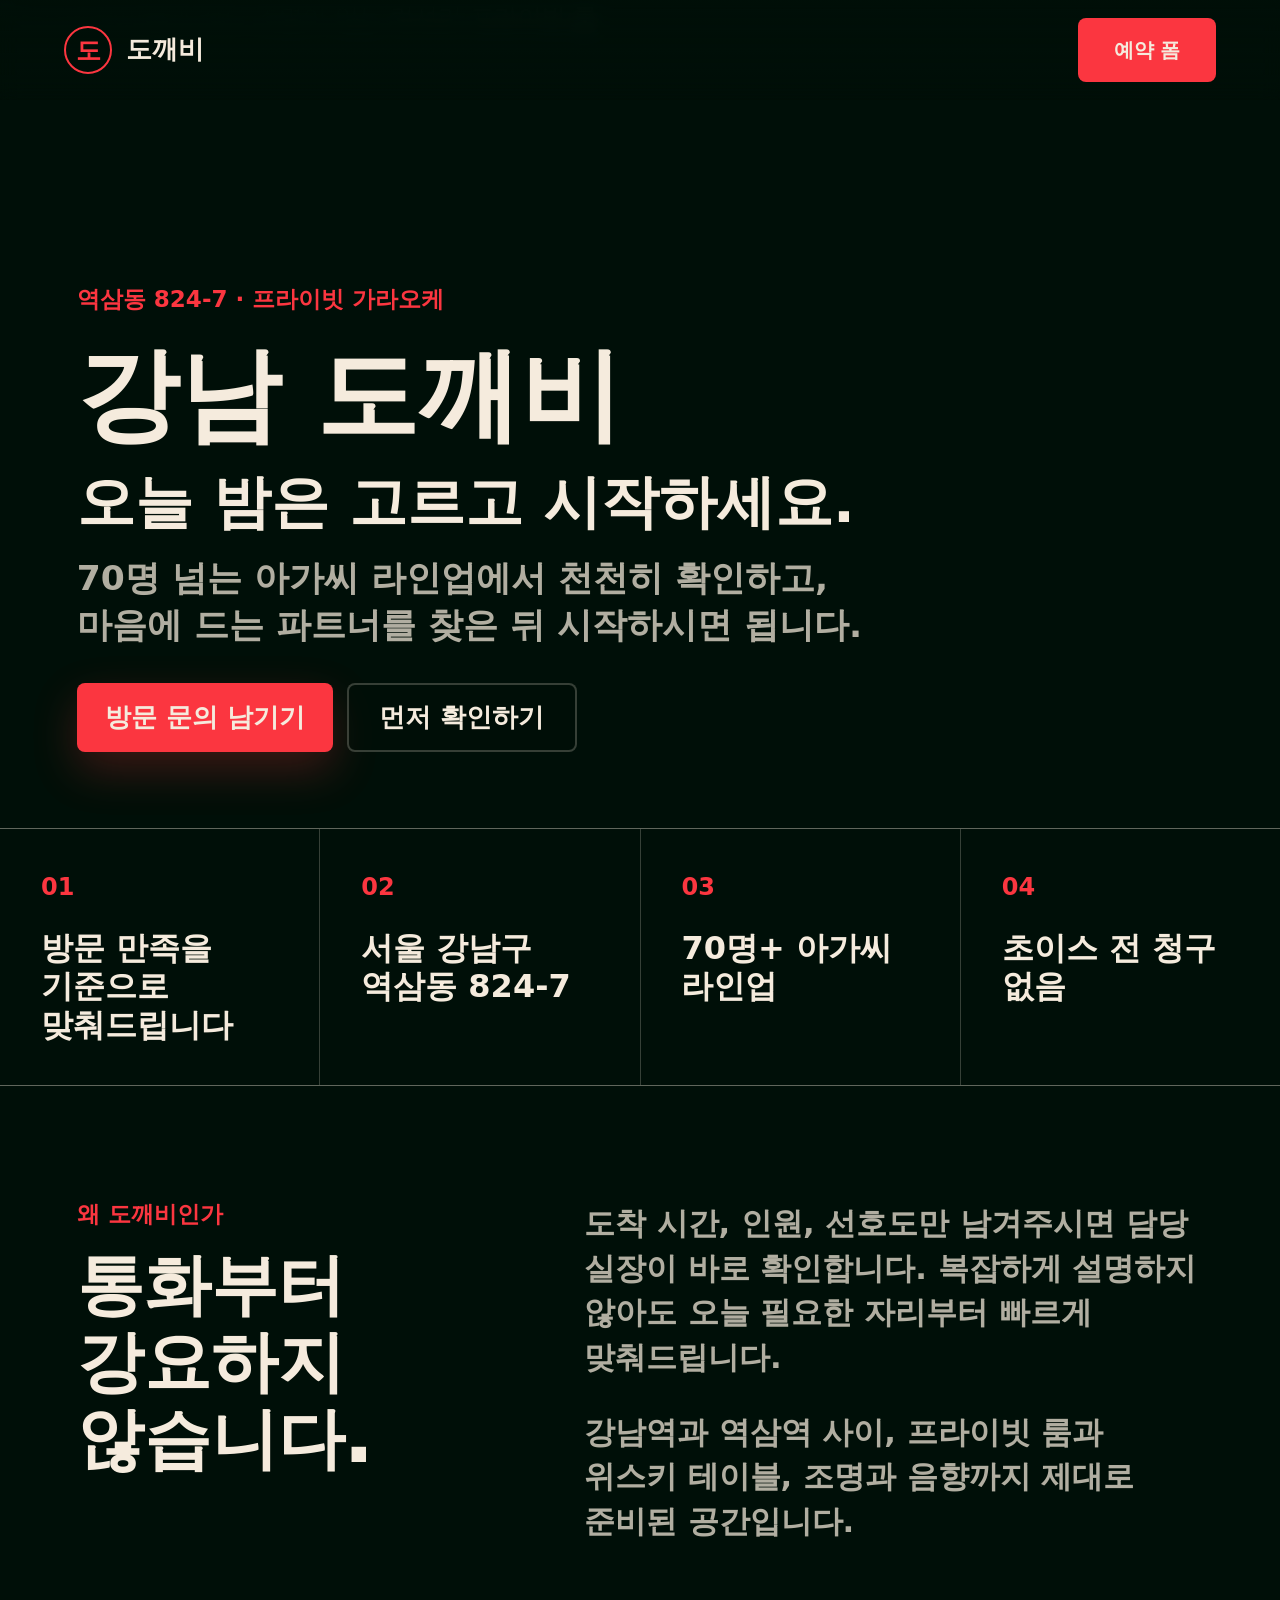
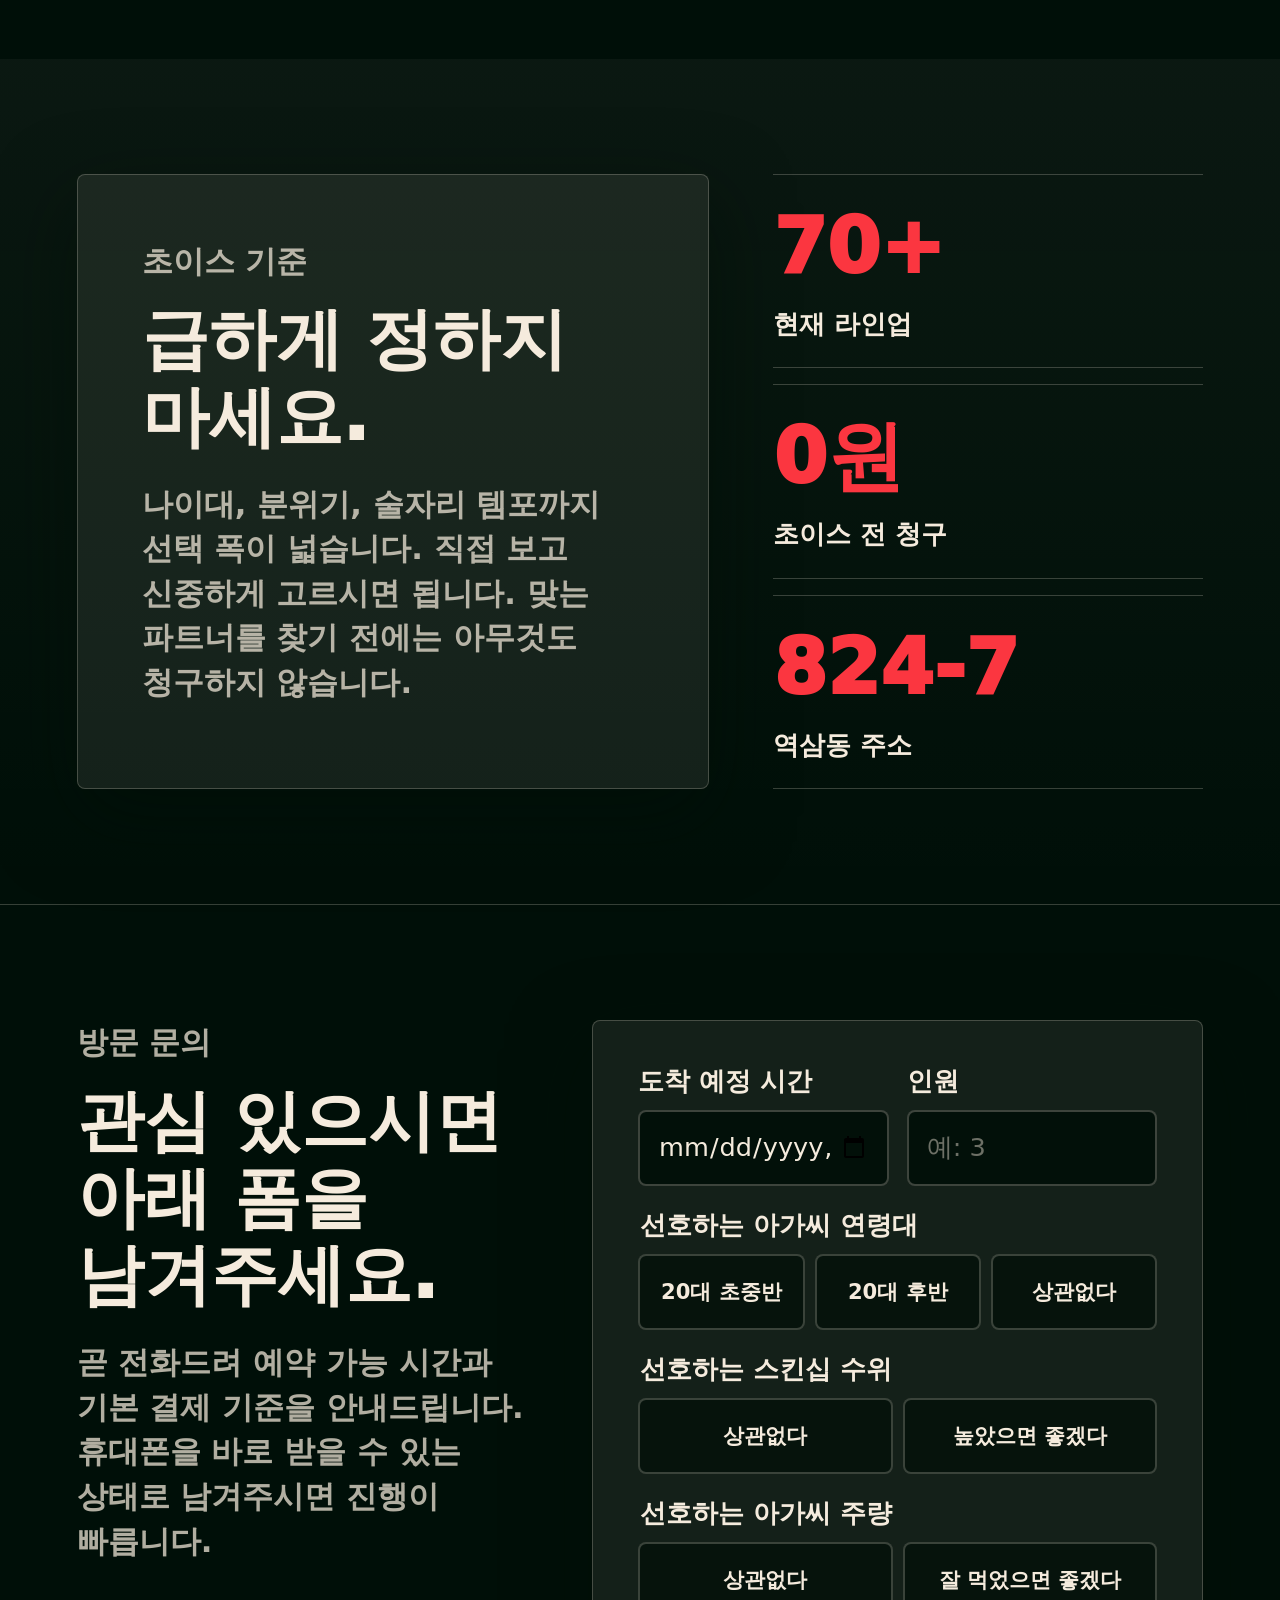
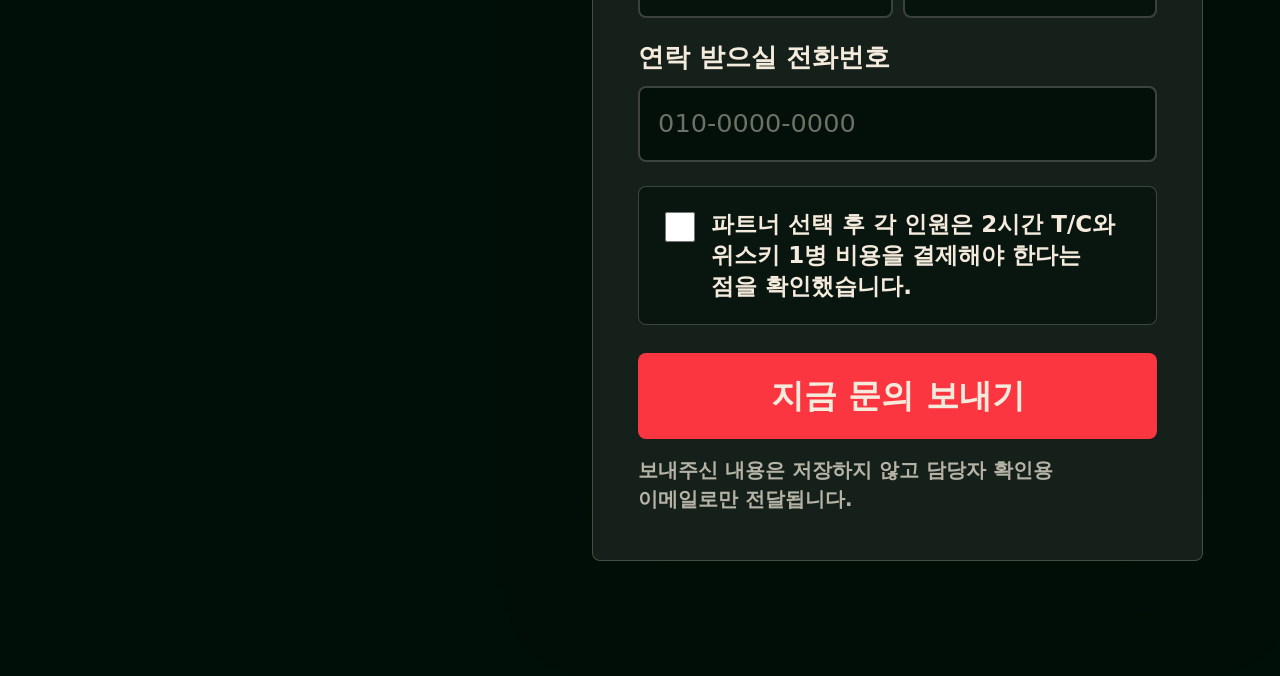
==== index.html @ 7e45ebae "Add files via upload" ====
<!doctype html>
<html lang="ko">
  <head>
    <meta charset="utf-8">
    <meta name="viewport" content="width=device-width, initial-scale=1">
    <title>강남 도깨비 | 역삼동 프라이빗 가라오케 예약</title>
    <meta
      name="description"
      content="서울 강남구 역삼동 824-7 도깨비. 70명 넘는 아가씨 라인업, 초이스 전 청구 없는 프라이빗 가라오케 예약."
    >
    <meta property="og:title" content="강남 도깨비">
    <meta
      property="og:description"
      content="오늘 밤은 고르고 시작하세요. 역삼동 824-7, 70명+ 라인업, 초이스 전 청구 없음."
    >
    <meta property="og:image" content="assets/dokkaebi-lounge-hero.png">
    <meta name="theme-color" content="#000F08">
    <link rel="preload" href="assets/dokkaebi-lounge-hero.png" as="image">
    <link rel="stylesheet" href="styles.css">
  </head>
  <body>
    <header class="site-header" aria-label="상단 안내">
      <a class="brand" href="#top" aria-label="강남 도깨비 홈">
        <span class="brand-mark" aria-hidden="true">도</span>
        <span>도깨비</span>
      </a>
      <a class="header-cta" href="#reservation">예약 폼</a>
    </header>

    <main id="top">
      <section class="hero" aria-labelledby="hero-title">
        <img
          class="hero-image"
          src="assets/dokkaebi-lounge-hero.png"
          alt="위스키 테이블과 레드 조명이 있는 럭셔리 프라이빗 룸"
        >
        <div class="hero-overlay" aria-hidden="true"></div>
        <div class="hero-content">
          <p class="eyebrow">역삼동 824-7 · 프라이빗 가라오케</p>
          <h1 id="hero-title">강남 도깨비</h1>
          <p class="hero-lede">오늘 밤은 고르고 시작하세요.</p>
          <p class="hero-copy">
            70명 넘는 아가씨 라인업에서 천천히 확인하고, 마음에 드는 파트너를 찾은 뒤
            시작하시면 됩니다.
          </p>
          <div class="hero-actions">
            <a class="primary-button" href="#reservation">방문 문의 남기기</a>
            <a class="secondary-button" href="#details">먼저 확인하기</a>
          </div>
        </div>
      </section>

      <section id="details" class="trust-band" aria-label="도깨비 핵심 안내">
        <article class="trust-item">
          <span class="trust-number">01</span>
          <strong>방문 만족을 기준으로 맞춰드립니다</strong>
        </article>
        <article class="trust-item">
          <span class="trust-number">02</span>
          <strong>서울 강남구 역삼동 824-7</strong>
        </article>
        <article class="trust-item">
          <span class="trust-number">03</span>
          <strong>70명+ 아가씨 라인업</strong>
        </article>
        <article class="trust-item">
          <span class="trust-number">04</span>
          <strong>초이스 전 청구 없음</strong>
        </article>
      </section>

      <section class="intro-section" aria-labelledby="intro-title">
        <div class="section-heading">
          <p class="eyebrow">왜 도깨비인가</p>
          <h2 id="intro-title">통화부터 강요하지 않습니다.</h2>
        </div>
        <div class="intro-copy">
          <p>
            도착 시간, 인원, 선호도만 남겨주시면 담당 실장이 바로 확인합니다. 복잡하게
            설명하지 않아도 오늘 필요한 자리부터 빠르게 맞춰드립니다.
          </p>
          <p>
            강남역과 역삼역 사이, 프라이빗 룸과 위스키 테이블, 조명과 음향까지 제대로
            준비된 공간입니다.
          </p>
        </div>
      </section>

      <section class="choice-section" aria-label="초이스 안내">
        <div class="choice-panel">
          <p class="eyebrow">초이스 기준</p>
          <h2>급하게 정하지 마세요.</h2>
          <p>
            나이대, 분위기, 술자리 템포까지 선택 폭이 넓습니다. 직접 보고 신중하게
            고르시면 됩니다. 맞는 파트너를 찾기 전에는 아무것도 청구하지 않습니다.
          </p>
        </div>
        <div class="choice-metrics" aria-label="운영 정보">
          <div>
            <strong>70+</strong>
            <span>현재 라인업</span>
          </div>
          <div>
            <strong>0원</strong>
            <span>초이스 전 청구</span>
          </div>
          <div>
            <strong>824-7</strong>
            <span>역삼동 주소</span>
          </div>
        </div>
      </section>

      <section id="reservation" class="reservation-section" aria-labelledby="reservation-title">
        <div class="reservation-copy">
          <p class="eyebrow">방문 문의</p>
          <h2 id="reservation-title">관심 있으시면 아래 폼을 남겨주세요.</h2>
          <p>
            곧 전화드려 예약 가능 시간과 기본 결제 기준을 안내드립니다. 휴대폰을 바로
            받을 수 있는 상태로 남겨주시면 진행이 빠릅니다.
          </p>
        </div>

        <form class="reservation-form" id="reservation-form" autocomplete="on" novalidate>
          <input type="hidden" name="_subject" value="강남 도깨비 방문 문의">
          <input type="hidden" name="_template" value="table">
          <input type="hidden" name="_captcha" value="false">
          <input type="text" name="_honey" tabindex="-1" autocomplete="off" class="honeypot" aria-hidden="true">

          <div class="form-grid">
            <label class="field">
              <span>도착 예정 시간</span>
              <input type="datetime-local" name="도착 예정 시간" required>
            </label>

            <label class="field">
              <span>인원</span>
              <input type="number" name="인원" min="1" max="30" step="1" placeholder="예: 3" required>
            </label>
          </div>

          <fieldset class="choice-field">
            <legend>선호하는 아가씨 연령대</legend>
            <div class="segmented">
              <label><input type="radio" name="선호하는 아가씨 연령대" value="20대 초중반" required><span>20대 초중반</span></label>
              <label><input type="radio" name="선호하는 아가씨 연령대" value="20대 후반"><span>20대 후반</span></label>
              <label><input type="radio" name="선호하는 아가씨 연령대" value="상관없다"><span>상관없다</span></label>
            </div>
          </fieldset>

          <fieldset class="choice-field">
            <legend>선호하는 스킨십 수위</legend>
            <div class="segmented two">
              <label><input type="radio" name="선호하는 스킨십 수위" value="상관없다" required><span>상관없다</span></label>
              <label><input type="radio" name="선호하는 스킨십 수위" value="높았으면 좋겠다"><span>높았으면 좋겠다</span></label>
            </div>
          </fieldset>

          <fieldset class="choice-field">
            <legend>선호하는 아가씨 주량</legend>
            <div class="segmented two">
              <label><input type="radio" name="선호하는 아가씨 주량" value="상관없다" required><span>상관없다</span></label>
              <label><input type="radio" name="선호하는 아가씨 주량" value="잘 먹었으면 좋겠다"><span>잘 먹었으면 좋겠다</span></label>
            </div>
          </fieldset>

          <label class="field">
            <span>연락 받으실 전화번호</span>
            <input type="tel" name="연락 받으실 전화번호" inputmode="tel" placeholder="010-0000-0000" required>
          </label>

          <label class="confirm-field">
            <input type="checkbox" name="결제 기준 확인" value="확인함" required>
            <span>
              파트너 선택 후 각 인원은 2시간 T/C와 위스키 1병 비용을 결제해야 한다는 점을
              확인했습니다.
            </span>
          </label>

          <button class="submit-button" type="submit">지금 문의 보내기</button>
          <p class="form-note">보내주신 내용은 저장하지 않고 담당자 확인용 이메일로만 전달됩니다.</p>
        </form>
      </section>
    </main>

    <div class="modal" id="response-modal" role="dialog" aria-modal="true" aria-labelledby="modal-title" hidden>
      <div class="modal-panel">
        <h2 id="modal-title">문의가 접수되었습니다.</h2>
        <p id="modal-message">곧 담당 실장이 전화드릴 예정입니다. 휴대폰을 잘 확인해 주세요.</p>
        <button class="modal-button" type="button" id="modal-close">확인</button>
      </div>
    </div>

    <script src="script.js"></script>
  </body>
</html>
---- styles.css ----
:root {
  --night: #000f08;
  --champagne: #f5ebdd;
  --red: #fb3640;
  --muted: rgba(245, 235, 221, 0.72);
  --line: rgba(245, 235, 221, 0.22);
  --panel: rgba(245, 235, 221, 0.08);
  --shadow: 0 28px 80px rgba(0, 15, 8, 0.55);
}

* {
  box-sizing: border-box;
}

html {
  scroll-behavior: smooth;
}

body {
  margin: 0;
  color: var(--champagne);
  background: var(--night);
  font-family:
    Pretendard,
    "Noto Sans KR",
    "Apple SD Gothic Neo",
    "Malgun Gothic",
    system-ui,
    -apple-system,
    BlinkMacSystemFont,
    sans-serif;
  font-size: 24px;
  line-height: 1.45;
  letter-spacing: 0;
  word-break: keep-all;
}

body::selection {
  color: var(--night);
  background: var(--red);
}

a {
  color: inherit;
  text-decoration: none;
}

button,
input {
  font: inherit;
}

.site-header {
  position: fixed;
  z-index: 20;
  top: 0;
  left: 0;
  right: 0;
  display: flex;
  align-items: center;
  justify-content: space-between;
  gap: 20px;
  min-height: 86px;
  padding: 18px clamp(20px, 5vw, 72px);
  background: linear-gradient(180deg, rgba(0, 15, 8, 0.92), rgba(0, 15, 8, 0.38) 82%, rgba(0, 15, 8, 0));
  backdrop-filter: blur(10px);
}

.brand {
  display: inline-flex;
  align-items: center;
  gap: 14px;
  font-size: clamp(24px, 2vw, 34px);
  font-weight: 900;
}

.brand-mark {
  display: inline-grid;
  width: 48px;
  height: 48px;
  place-items: center;
  border: 2px solid var(--red);
  border-radius: 50%;
  color: var(--red);
  font-size: 25px;
  line-height: 1;
}

.header-cta,
.primary-button,
.secondary-button,
.submit-button,
.modal-button {
  display: inline-flex;
  min-height: 64px;
  align-items: center;
  justify-content: center;
  border: 0;
  border-radius: 8px;
  cursor: pointer;
  font-weight: 900;
  line-height: 1.15;
  transition:
    transform 180ms ease,
    background 180ms ease,
    color 180ms ease,
    border-color 180ms ease;
}

.header-cta {
  min-width: 138px;
  padding: 16px 24px;
  color: var(--champagne);
  background: var(--red);
  font-size: 20px;
}

.hero {
  position: relative;
  min-height: 92svh;
  overflow: hidden;
  display: flex;
  align-items: flex-end;
  padding: 150px clamp(20px, 6vw, 90px) 76px;
  isolation: isolate;
}

.hero-image {
  position: absolute;
  inset: 0;
  width: 100%;
  height: 100%;
  object-fit: cover;
  object-position: center;
  z-index: -3;
}

.hero-overlay {
  position: absolute;
  inset: 0;
  z-index: -2;
  background:
    linear-gradient(90deg, rgba(0, 15, 8, 0.96), rgba(0, 15, 8, 0.74) 42%, rgba(0, 15, 8, 0.18)),
    linear-gradient(0deg, var(--night), rgba(0, 15, 8, 0.2) 34%, rgba(0, 15, 8, 0.42));
}

.hero-content {
  width: min(980px, 100%);
}

.eyebrow {
  margin: 0 0 18px;
  color: var(--red);
  font-size: clamp(19px, 1.8vw, 27px);
  font-weight: 900;
  line-height: 1.2;
}

h1,
h2,
p {
  margin-top: 0;
}

h1 {
  margin-bottom: 12px;
  font-size: clamp(72px, 8vw, 116px);
  line-height: 1.24;
  font-weight: 950;
}

.hero-lede {
  margin-bottom: 18px;
  color: var(--champagne);
  font-size: clamp(36px, 4.5vw, 68px);
  font-weight: 900;
  line-height: 1.16;
}

.hero-copy {
  max-width: 850px;
  margin-bottom: 34px;
  color: var(--muted);
  font-size: clamp(25px, 2.7vw, 38px);
  font-weight: 700;
  line-height: 1.35;
}

.hero-actions {
  display: flex;
  flex-wrap: wrap;
  gap: 14px;
}

.primary-button,
.secondary-button {
  min-width: 230px;
  padding: 18px 28px;
  font-size: clamp(22px, 2vw, 28px);
}

.primary-button {
  color: var(--champagne);
  background: var(--red);
  box-shadow: 0 18px 45px rgba(251, 54, 64, 0.24);
}

.secondary-button {
  border: 2px solid var(--line);
  color: var(--champagne);
  background: rgba(0, 15, 8, 0.42);
}

.primary-button:hover,
.secondary-button:hover,
.header-cta:hover,
.submit-button:hover,
.modal-button:hover {
  transform: translateY(-2px);
}

.trust-band {
  display: grid;
  grid-template-columns: repeat(4, minmax(0, 1fr));
  gap: 1px;
  border-top: 1px solid var(--line);
  border-bottom: 1px solid var(--line);
  background: var(--line);
}

.trust-item {
  min-height: 210px;
  padding: clamp(26px, 3.2vw, 48px);
  background: var(--night);
}

.trust-number {
  display: block;
  margin-bottom: 24px;
  color: var(--red);
  font-size: 24px;
  font-weight: 900;
}

.trust-item strong {
  display: block;
  font-size: clamp(27px, 2.5vw, 40px);
  line-height: 1.2;
}

.intro-section,
.choice-section,
.reservation-section {
  padding: clamp(72px, 9vw, 136px) clamp(20px, 6vw, 90px);
}

.intro-section {
  display: grid;
  grid-template-columns: minmax(280px, 0.82fr) minmax(320px, 1.18fr);
  gap: clamp(34px, 6vw, 96px);
  align-items: start;
}

.section-heading h2,
.choice-panel h2,
.reservation-copy h2 {
  margin-bottom: 26px;
  font-size: clamp(44px, 5.2vw, 82px);
  line-height: 1.16;
  font-weight: 950;
}

.intro-copy p,
.choice-panel p,
.reservation-copy p,
.form-note {
  color: var(--muted);
  font-size: clamp(25px, 2.4vw, 35px);
  font-weight: 650;
  line-height: 1.45;
}

.intro-copy p:last-child,
.choice-panel p:last-child,
.reservation-copy p:last-child {
  margin-bottom: 0;
}

.choice-section {
  display: grid;
  grid-template-columns: minmax(320px, 1fr) minmax(280px, 0.68fr);
  gap: clamp(24px, 5vw, 74px);
  align-items: stretch;
  background:
    linear-gradient(180deg, rgba(245, 235, 221, 0.045), rgba(245, 235, 221, 0)),
    var(--night);
}

.choice-panel,
.reservation-form,
.modal-panel {
  border: 1px solid var(--line);
  border-radius: 8px;
  background: var(--panel);
  box-shadow: var(--shadow);
}

.choice-panel {
  padding: clamp(34px, 5vw, 66px);
}

.choice-metrics {
  display: grid;
  gap: 16px;
}

.choice-metrics div {
  display: flex;
  min-height: 152px;
  flex-direction: column;
  justify-content: center;
  border-top: 1px solid var(--line);
  border-bottom: 1px solid var(--line);
  padding: 24px 0;
}

.choice-metrics strong {
  color: var(--red);
  font-size: clamp(54px, 6vw, 92px);
  line-height: 1.24;
  font-weight: 950;
}

.choice-metrics span {
  margin-top: 12px;
  color: var(--champagne);
  font-size: clamp(23px, 2vw, 31px);
  font-weight: 850;
}

.reservation-section {
  display: grid;
  grid-template-columns: minmax(320px, 0.85fr) minmax(340px, 1.15fr);
  gap: clamp(32px, 5vw, 82px);
  align-items: start;
  border-top: 1px solid var(--line);
}

.reservation-copy {
  position: sticky;
  top: 118px;
}

.reservation-form {
  padding: clamp(24px, 3.5vw, 48px);
}

.form-grid {
  display: grid;
  grid-template-columns: repeat(2, minmax(0, 1fr));
  gap: 18px;
}

.field,
.choice-field,
.confirm-field {
  display: block;
  margin: 0 0 24px;
}

.field span,
.choice-field legend {
  display: block;
  margin-bottom: 12px;
  color: var(--champagne);
  font-size: clamp(22px, 2vw, 30px);
  font-weight: 900;
  line-height: 1.25;
}

.field input {
  width: 100%;
  min-height: 76px;
  border: 2px solid rgba(245, 235, 221, 0.24);
  border-radius: 8px;
  padding: 16px 18px;
  color: var(--champagne);
  background: rgba(0, 15, 8, 0.86);
  font-size: clamp(23px, 2vw, 30px);
  outline: none;
}

.field input:focus {
  border-color: var(--red);
  box-shadow: 0 0 0 5px rgba(251, 54, 64, 0.16);
}

.field input::placeholder {
  color: rgba(245, 235, 221, 0.44);
}

.choice-field {
  border: 0;
  padding: 0;
}

.segmented {
  display: grid;
  grid-template-columns: repeat(3, minmax(0, 1fr));
  gap: 10px;
}

.segmented.two {
  grid-template-columns: repeat(2, minmax(0, 1fr));
}

.segmented label {
  min-width: 0;
}

.segmented input {
  position: absolute;
  opacity: 0;
  pointer-events: none;
}

.segmented span {
  display: grid;
  min-height: 76px;
  place-items: center;
  border: 2px solid rgba(245, 235, 221, 0.22);
  border-radius: 8px;
  padding: 12px;
  color: var(--champagne);
  background: rgba(0, 15, 8, 0.7);
  font-size: clamp(19px, 1.65vw, 25px);
  font-weight: 900;
  line-height: 1.18;
  text-align: center;
  cursor: pointer;
}

.segmented input:checked + span {
  border-color: var(--red);
  background: var(--red);
}

.segmented input:focus-visible + span {
  outline: 4px solid rgba(251, 54, 64, 0.3);
  outline-offset: 2px;
}

.confirm-field {
  display: grid;
  grid-template-columns: 34px 1fr;
  gap: 16px;
  align-items: start;
  padding: 22px;
  border: 1px solid var(--line);
  border-radius: 8px;
  background: rgba(0, 15, 8, 0.52);
  color: var(--champagne);
  font-size: clamp(20px, 1.8vw, 27px);
  font-weight: 850;
  line-height: 1.35;
}

.confirm-field input {
  width: 30px;
  height: 30px;
  margin-top: 3px;
  accent-color: var(--red);
}

.submit-button {
  width: 100%;
  min-height: 86px;
  margin-top: 4px;
  color: var(--champagne);
  background: var(--red);
  font-size: clamp(27px, 2.6vw, 39px);
}

.submit-button[disabled] {
  cursor: wait;
  opacity: 0.62;
  transform: none;
}

.form-note {
  margin: 18px 0 0;
  font-size: clamp(18px, 1.55vw, 23px);
}

.honeypot {
  position: absolute;
  left: -9999px;
  width: 1px;
  height: 1px;
  opacity: 0;
}

.modal {
  position: fixed;
  z-index: 60;
  inset: 0;
  display: grid;
  place-items: center;
  padding: 20px;
  background: rgba(0, 15, 8, 0.82);
}

.modal[hidden] {
  display: none;
}

.modal-panel {
  width: min(720px, 100%);
  padding: clamp(30px, 5vw, 54px);
  text-align: center;
}

.modal-panel h2 {
  margin-bottom: 18px;
  font-size: clamp(36px, 4.8vw, 62px);
  line-height: 1.16;
}

.modal-panel p {
  color: var(--muted);
  font-size: clamp(24px, 2.6vw, 34px);
  font-weight: 750;
}

.modal-button {
  min-width: 190px;
  padding: 18px 34px;
  color: var(--champagne);
  background: var(--red);
  font-size: 26px;
}

@media (max-width: 1040px) {
  .trust-band {
    grid-template-columns: repeat(2, minmax(0, 1fr));
  }

  .intro-section,
  .choice-section,
  .reservation-section {
    grid-template-columns: 1fr;
  }

  .reservation-copy {
    position: static;
  }
}

@media (max-width: 720px) {
  body {
    font-size: 22px;
  }

  .site-header {
    min-height: 74px;
    padding: 14px 16px;
  }

  .brand {
    gap: 10px;
    font-size: 23px;
  }

  .brand-mark {
    width: 42px;
    height: 42px;
    font-size: 22px;
  }

  .header-cta {
    min-width: 100px;
    min-height: 50px;
    padding: 12px 14px;
    font-size: 18px;
  }

  .hero {
    min-height: 88svh;
    padding: 112px 18px 48px;
  }

  .hero-overlay {
    background:
      linear-gradient(90deg, rgba(0, 15, 8, 0.98), rgba(0, 15, 8, 0.72) 58%, rgba(0, 15, 8, 0.38)),
      linear-gradient(0deg, var(--night), rgba(0, 15, 8, 0.24) 42%, rgba(0, 15, 8, 0.5));
  }

  h1 {
    font-size: clamp(50px, 15vw, 64px);
  }

  .hero-lede {
    font-size: clamp(38px, 10vw, 52px);
  }

  .hero-copy {
    font-size: clamp(24px, 6.2vw, 31px);
  }

  .hero-actions {
    display: grid;
    grid-template-columns: 1fr;
  }

  .primary-button,
  .secondary-button {
    width: 100%;
    min-height: 68px;
    font-size: 24px;
  }

  .trust-band,
  .form-grid,
  .segmented,
  .segmented.two {
    grid-template-columns: 1fr;
  }

  .trust-item {
    min-height: 156px;
  }

  .intro-section,
  .choice-section,
  .reservation-section {
    padding: 64px 18px;
  }

  .section-heading h2,
  .choice-panel h2,
  .reservation-copy h2 {
    font-size: clamp(42px, 11vw, 58px);
  }

  .intro-copy p,
  .choice-panel p,
  .reservation-copy p {
    font-size: clamp(24px, 6.1vw, 30px);
  }

  .choice-panel,
  .reservation-form {
    padding: 24px 18px;
  }

  .field input,
  .segmented span {
    min-height: 72px;
  }

  .confirm-field {
    grid-template-columns: 30px 1fr;
    padding: 18px;
  }

  .submit-button {
    min-height: 80px;
  }
}
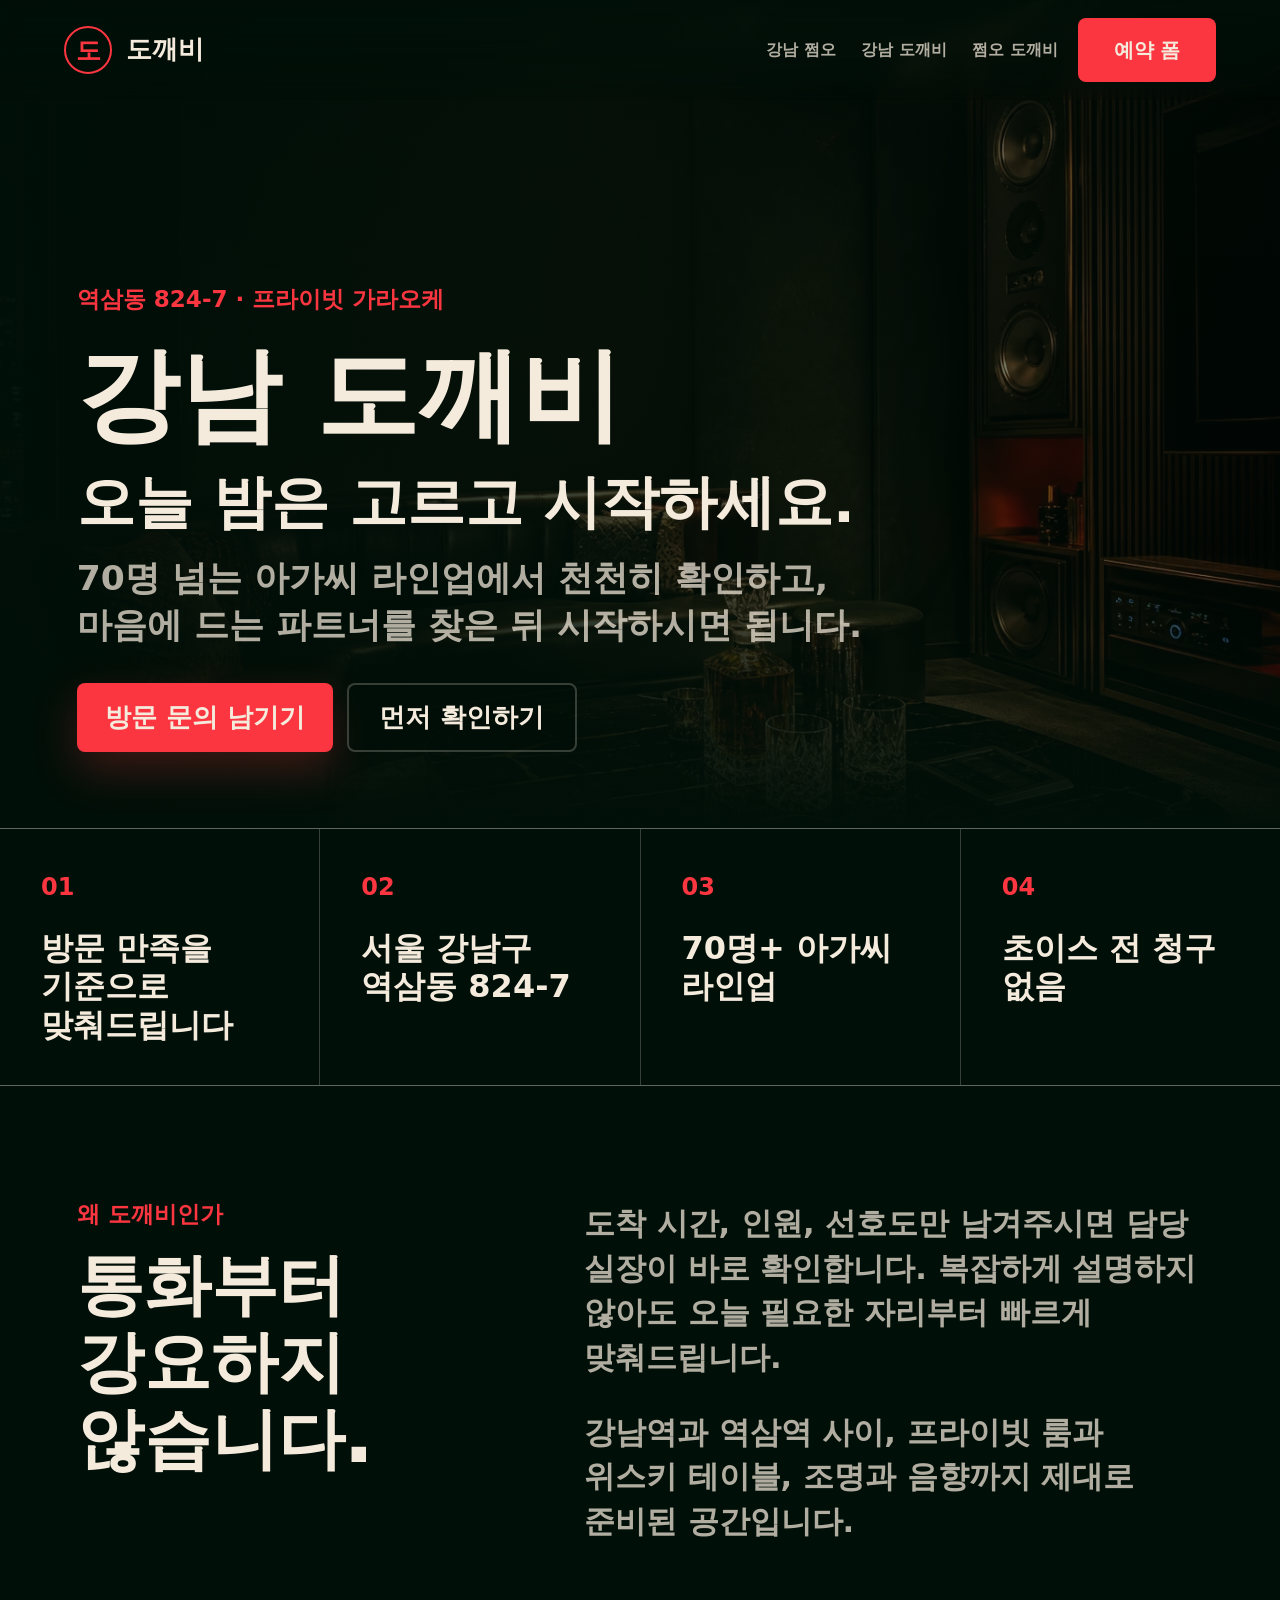
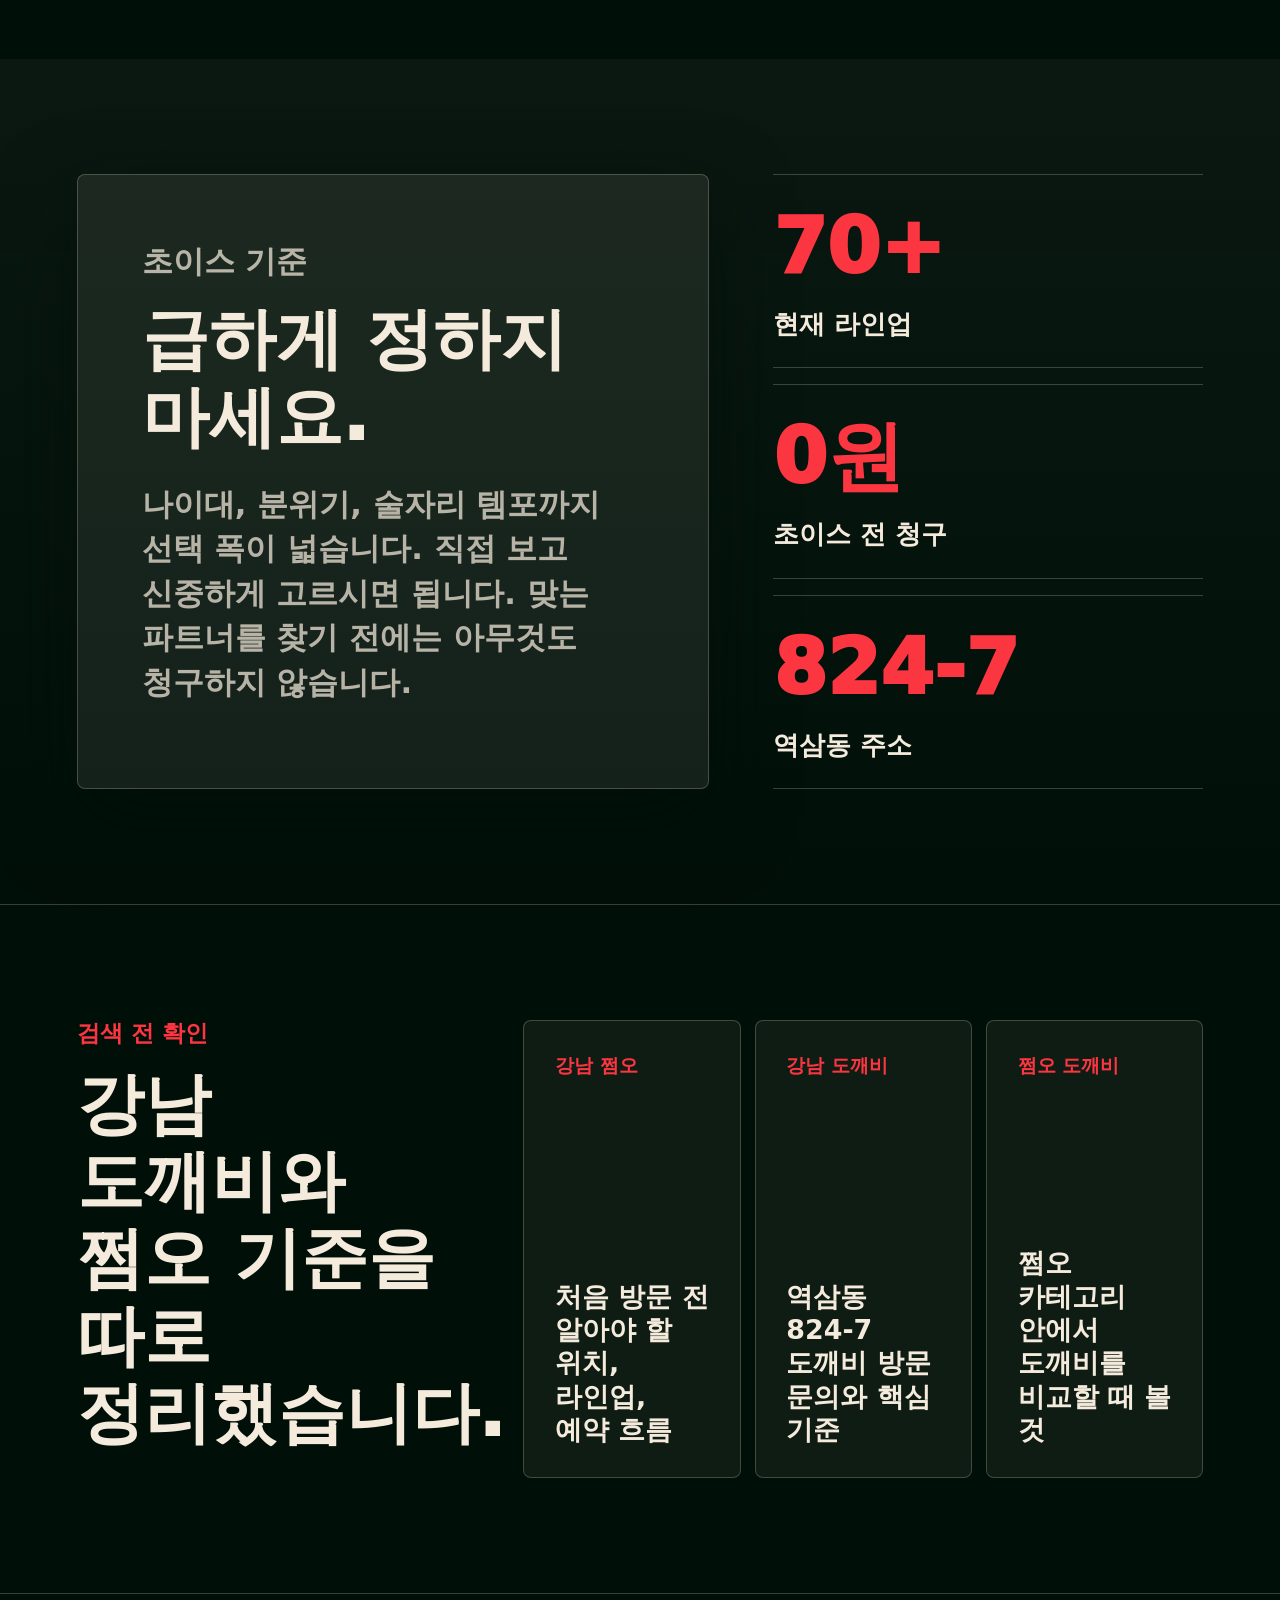
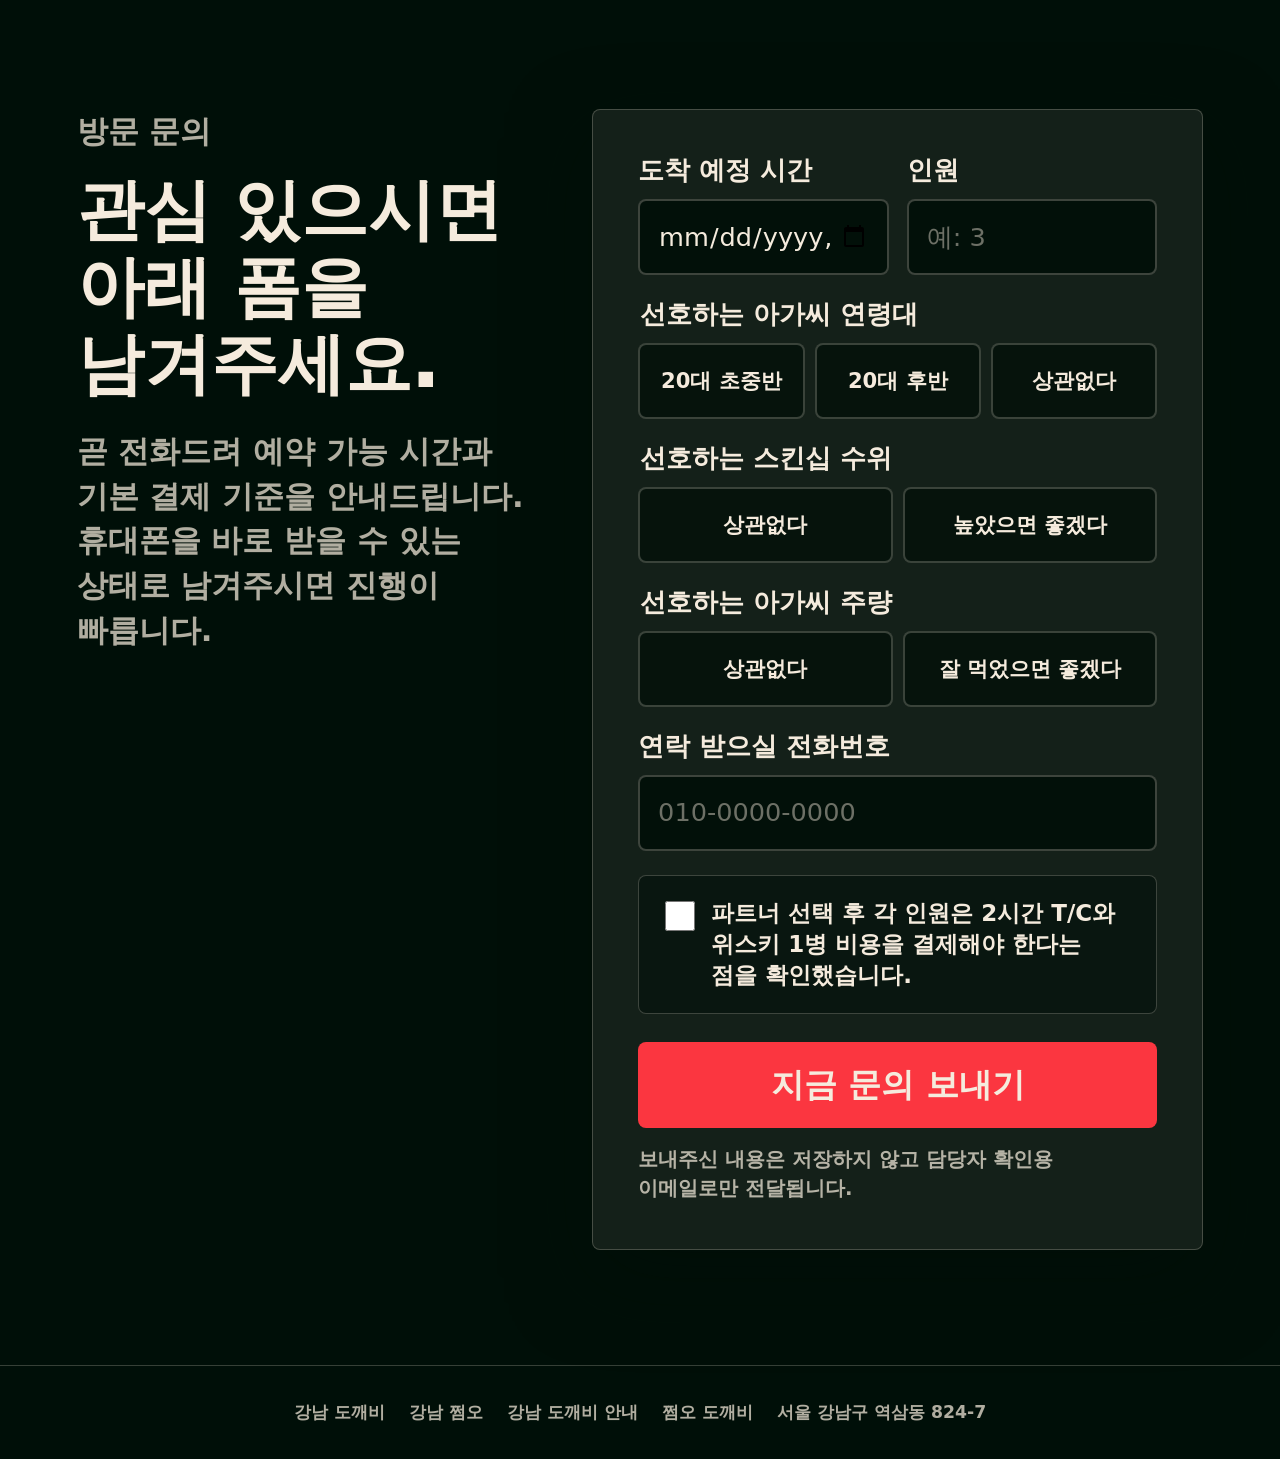
==== commit a61de59d: "Implement SEO foundation" ====
--- a/index.html
+++ b/index.html
@@ -6,34 +6,115 @@
     <title>강남 도깨비 | 역삼동 프라이빗 가라오케 예약</title>
     <meta
       name="description"
-      content="서울 강남구 역삼동 824-7 도깨비. 70명 넘는 아가씨 라인업, 초이스 전 청구 없는 프라이빗 가라오케 예약."
+      content="서울 강남구 역삼동 824-7 강남 도깨비. 강남 쩜오와 프라이빗 가라오케 방문 문의, 70명+ 라인업, 초이스 전 청구 없는 예약 안내."
     >
-    <meta property="og:title" content="강남 도깨비">
+    <meta name="robots" content="index,follow">
+    <link rel="canonical" href="https://nightingangnam.vercel.app/">
+    <meta property="og:type" content="website">
+    <meta property="og:locale" content="ko_KR">
+    <meta property="og:site_name" content="강남 도깨비">
+    <meta property="og:url" content="https://nightingangnam.vercel.app/">
+    <meta property="og:title" content="강남 도깨비 | 역삼동 프라이빗 가라오케 예약">
     <meta
       property="og:description"
-      content="오늘 밤은 고르고 시작하세요. 역삼동 824-7, 70명+ 라인업, 초이스 전 청구 없음."
+      content="강남 도깨비 방문 전 위치, 라인업, 초이스 기준, 예약 문의를 한 번에 확인하세요."
     >
-    <meta property="og:image" content="assets/dokkaebi-lounge-hero.png">
+    <meta property="og:image" content="https://nightingangnam.vercel.app/assets/dokkaebi-lounge-hero.png">
+    <meta property="og:image:width" content="1774">
+    <meta property="og:image:height" content="887">
+    <meta name="twitter:card" content="summary_large_image">
+    <meta name="twitter:title" content="강남 도깨비 | 역삼동 프라이빗 가라오케 예약">
+    <meta
+      name="twitter:description"
+      content="강남 쩜오와 강남 도깨비 방문 문의를 위한 위치, 라인업, 예약 기준 안내."
+    >
+    <meta name="twitter:image" content="https://nightingangnam.vercel.app/assets/dokkaebi-lounge-hero.png">
     <meta name="theme-color" content="#000F08">
-    <link rel="preload" href="assets/dokkaebi-lounge-hero.png" as="image">
+    <link rel="preload" href="assets/dokkaebi-lounge-hero.avif" as="image" type="image/avif">
     <link rel="stylesheet" href="styles.css">
+    <script type="application/ld+json">
+      {
+        "@context": "https://schema.org",
+        "@graph": [
+          {
+            "@type": "WebSite",
+            "@id": "https://nightingangnam.vercel.app/#website",
+            "url": "https://nightingangnam.vercel.app/",
+            "name": "강남 도깨비",
+            "inLanguage": "ko-KR"
+          },
+          {
+            "@type": "EntertainmentBusiness",
+            "@id": "https://nightingangnam.vercel.app/#business",
+            "name": "강남 도깨비",
+            "url": "https://nightingangnam.vercel.app/",
+            "image": "https://nightingangnam.vercel.app/assets/dokkaebi-lounge-hero.png",
+            "description": "서울 강남구 역삼동 824-7에 있는 프라이빗 가라오케 방문 문의 페이지입니다.",
+            "address": {
+              "@type": "PostalAddress",
+              "streetAddress": "역삼동 824-7",
+              "addressLocality": "강남구",
+              "addressRegion": "서울",
+              "addressCountry": "KR"
+            },
+            "areaServed": [
+              {
+                "@type": "Place",
+                "name": "강남"
+              },
+              {
+                "@type": "Place",
+                "name": "역삼동"
+              }
+            ]
+          },
+          {
+            "@type": "WebPage",
+            "@id": "https://nightingangnam.vercel.app/#webpage",
+            "url": "https://nightingangnam.vercel.app/",
+            "name": "강남 도깨비 | 역삼동 프라이빗 가라오케 예약",
+            "description": "강남 도깨비 방문 문의, 위치, 라인업, 초이스 기준, 예약 안내.",
+            "isPartOf": {
+              "@id": "https://nightingangnam.vercel.app/#website"
+            },
+            "about": {
+              "@id": "https://nightingangnam.vercel.app/#business"
+            },
+            "inLanguage": "ko-KR"
+          }
+        ]
+      }
+    </script>
   </head>
   <body>
     <header class="site-header" aria-label="상단 안내">
-      <a class="brand" href="#top" aria-label="강남 도깨비 홈">
+      <a class="brand" href="./" aria-label="강남 도깨비 홈">
         <span class="brand-mark" aria-hidden="true">도</span>
         <span>도깨비</span>
       </a>
+      <nav class="site-nav" aria-label="주요 페이지">
+        <a href="gangnam-jjeomo/">강남 쩜오</a>
+        <a href="gangnam-dokkaebi/">강남 도깨비</a>
+        <a href="jjeomo-dokkaebi/">쩜오 도깨비</a>
+      </nav>
       <a class="header-cta" href="#reservation">예약 폼</a>
     </header>
 
     <main id="top">
       <section class="hero" aria-labelledby="hero-title">
-        <img
-          class="hero-image"
-          src="assets/dokkaebi-lounge-hero.png"
-          alt="위스키 테이블과 레드 조명이 있는 럭셔리 프라이빗 룸"
-        >
+        <picture>
+          <source srcset="assets/dokkaebi-lounge-hero.avif" type="image/avif">
+          <source srcset="assets/dokkaebi-lounge-hero.webp" type="image/webp">
+          <img
+            class="hero-image"
+            src="assets/dokkaebi-lounge-hero.png"
+            width="1774"
+            height="887"
+            fetchpriority="high"
+            decoding="async"
+            alt="강남 도깨비 프라이빗 가라오케의 위스키 테이블과 레드 조명 룸"
+          >
+        </picture>
         <div class="hero-overlay" aria-hidden="true"></div>
         <div class="hero-content">
           <p class="eyebrow">역삼동 824-7 · 프라이빗 가라오케</p>
@@ -111,6 +192,27 @@
         </div>
       </section>
 
+      <section class="seo-links-section" aria-labelledby="seo-links-title">
+        <div class="section-heading">
+          <p class="eyebrow">검색 전 확인</p>
+          <h2 id="seo-links-title">강남 도깨비와 쩜오 기준을 따로 정리했습니다.</h2>
+        </div>
+        <div class="link-grid">
+          <a class="link-card" href="gangnam-jjeomo/">
+            <span>강남 쩜오</span>
+            <strong>처음 방문 전 알아야 할 위치, 라인업, 예약 흐름</strong>
+          </a>
+          <a class="link-card" href="gangnam-dokkaebi/">
+            <span>강남 도깨비</span>
+            <strong>역삼동 824-7 도깨비 방문 문의와 핵심 기준</strong>
+          </a>
+          <a class="link-card" href="jjeomo-dokkaebi/">
+            <span>쩜오 도깨비</span>
+            <strong>쩜오 카테고리 안에서 도깨비를 비교할 때 볼 것</strong>
+          </a>
+        </div>
+      </section>
+
       <section id="reservation" class="reservation-section" aria-labelledby="reservation-title">
         <div class="reservation-copy">
           <p class="eyebrow">방문 문의</p>
@@ -191,6 +293,14 @@
       </div>
     </div>
 
+    <footer class="site-footer" aria-label="하단 안내">
+      <a href="./">강남 도깨비</a>
+      <a href="gangnam-jjeomo/">강남 쩜오</a>
+      <a href="gangnam-dokkaebi/">강남 도깨비 안내</a>
+      <a href="jjeomo-dokkaebi/">쩜오 도깨비</a>
+      <span>서울 강남구 역삼동 824-7</span>
+    </footer>
+
     <script src="script.js"></script>
   </body>
 </html>
--- a/styles.css
+++ b/styles.css
@@ -84,6 +84,26 @@
   color: var(--red);
   font-size: 25px;
   line-height: 1;
+}
+
+.site-nav {
+  display: flex;
+  align-items: center;
+  justify-content: center;
+  gap: clamp(12px, 2vw, 28px);
+  margin-left: auto;
+}
+
+.site-nav a {
+  color: var(--muted);
+  font-size: clamp(16px, 1.2vw, 20px);
+  font-weight: 900;
+  line-height: 1.2;
+  white-space: nowrap;
+}
+
+.site-nav a:hover {
+  color: var(--champagne);
 }
 
 .header-cta,
@@ -338,6 +358,53 @@
   font-weight: 850;
 }
 
+.seo-links-section {
+  display: grid;
+  grid-template-columns: minmax(280px, 0.72fr) minmax(340px, 1.28fr);
+  gap: clamp(28px, 5vw, 76px);
+  padding: clamp(72px, 9vw, 128px) clamp(20px, 6vw, 90px);
+  border-top: 1px solid var(--line);
+}
+
+.link-grid {
+  display: grid;
+  grid-template-columns: repeat(3, minmax(0, 1fr));
+  gap: 14px;
+}
+
+.link-card {
+  display: flex;
+  min-height: 250px;
+  flex-direction: column;
+  justify-content: space-between;
+  border: 1px solid var(--line);
+  border-radius: 8px;
+  padding: clamp(22px, 2.4vw, 34px);
+  background: rgba(245, 235, 221, 0.06);
+  transition:
+    transform 180ms ease,
+    border-color 180ms ease,
+    background 180ms ease;
+}
+
+.link-card:hover {
+  transform: translateY(-3px);
+  border-color: rgba(251, 54, 64, 0.72);
+  background: rgba(245, 235, 221, 0.1);
+}
+
+.link-card span {
+  color: var(--red);
+  font-size: clamp(19px, 1.5vw, 24px);
+  font-weight: 950;
+}
+
+.link-card strong {
+  color: var(--champagne);
+  font-size: clamp(24px, 2.1vw, 34px);
+  line-height: 1.24;
+}
+
 .reservation-section {
   display: grid;
   grid-template-columns: minmax(320px, 0.85fr) minmax(340px, 1.15fr);
@@ -500,6 +567,194 @@
   opacity: 0;
 }
 
+.page-hero {
+  position: relative;
+  min-height: 68svh;
+  overflow: hidden;
+  display: flex;
+  align-items: flex-end;
+  padding: 150px clamp(20px, 6vw, 90px) 72px;
+  isolation: isolate;
+}
+
+.page-hero .hero-overlay {
+  background:
+    linear-gradient(90deg, rgba(0, 15, 8, 0.97), rgba(0, 15, 8, 0.78) 48%, rgba(0, 15, 8, 0.28)),
+    linear-gradient(0deg, var(--night), rgba(0, 15, 8, 0.12) 40%, rgba(0, 15, 8, 0.38));
+}
+
+.page-hero-content {
+  width: min(980px, 100%);
+}
+
+.page-hero h1 {
+  max-width: 980px;
+  margin-bottom: 22px;
+  font-size: clamp(54px, 6.4vw, 98px);
+}
+
+.page-hero p:not(.eyebrow) {
+  max-width: 850px;
+  color: var(--muted);
+  font-size: clamp(25px, 2.6vw, 38px);
+  font-weight: 760;
+  line-height: 1.38;
+}
+
+.content-section,
+.process-section,
+.faq-section {
+  padding: clamp(72px, 9vw, 128px) clamp(20px, 6vw, 90px);
+}
+
+.content-section {
+  display: grid;
+  grid-template-columns: minmax(280px, 0.72fr) minmax(340px, 1.28fr);
+  gap: clamp(32px, 6vw, 88px);
+  border-top: 1px solid var(--line);
+}
+
+.content-copy p,
+.process-list li,
+.faq-list p {
+  color: var(--muted);
+  font-size: clamp(24px, 2.35vw, 34px);
+  font-weight: 680;
+  line-height: 1.48;
+}
+
+.content-copy p:last-child,
+.faq-list p:last-child {
+  margin-bottom: 0;
+}
+
+.detail-list,
+.process-list,
+.faq-list {
+  margin: 0;
+  padding: 0;
+  list-style: none;
+}
+
+.detail-list {
+  display: grid;
+  gap: 1px;
+  background: var(--line);
+}
+
+.detail-list li,
+.process-list li,
+.faq-list li {
+  background: var(--night);
+}
+
+.detail-list li {
+  display: grid;
+  grid-template-columns: minmax(130px, 0.34fr) minmax(0, 1fr);
+  gap: 20px;
+  padding: clamp(24px, 3.2vw, 42px) 0;
+}
+
+.detail-list strong,
+.process-list strong,
+.faq-list strong {
+  display: block;
+  color: var(--champagne);
+  font-size: clamp(24px, 2.2vw, 34px);
+  line-height: 1.22;
+}
+
+.detail-list span {
+  color: var(--muted);
+  font-size: clamp(23px, 2vw, 31px);
+  font-weight: 720;
+  line-height: 1.35;
+}
+
+.process-section {
+  border-top: 1px solid var(--line);
+  background:
+    linear-gradient(180deg, rgba(245, 235, 221, 0.045), rgba(245, 235, 221, 0)),
+    var(--night);
+}
+
+.process-list {
+  display: grid;
+  grid-template-columns: repeat(3, minmax(0, 1fr));
+  gap: 1px;
+  margin-top: clamp(28px, 5vw, 58px);
+  background: var(--line);
+}
+
+.process-list li {
+  min-height: 260px;
+  padding: clamp(26px, 3.4vw, 44px);
+}
+
+.process-list span {
+  display: block;
+  margin-bottom: 20px;
+  color: var(--red);
+  font-size: 24px;
+  font-weight: 950;
+}
+
+.faq-section {
+  display: grid;
+  grid-template-columns: minmax(280px, 0.72fr) minmax(340px, 1.28fr);
+  gap: clamp(32px, 6vw, 88px);
+  border-top: 1px solid var(--line);
+}
+
+.faq-list {
+  display: grid;
+  gap: 34px;
+}
+
+.faq-list strong {
+  margin-bottom: 10px;
+}
+
+.page-cta {
+  display: grid;
+  grid-template-columns: minmax(280px, 0.85fr) auto;
+  gap: 24px;
+  align-items: center;
+  padding: clamp(54px, 7vw, 88px) clamp(20px, 6vw, 90px);
+  border-top: 1px solid var(--line);
+  background: rgba(245, 235, 221, 0.06);
+}
+
+.page-cta h2 {
+  margin-bottom: 12px;
+  font-size: clamp(38px, 4.8vw, 72px);
+  line-height: 1.16;
+}
+
+.page-cta p {
+  margin-bottom: 0;
+  color: var(--muted);
+  font-size: clamp(23px, 2.2vw, 32px);
+  font-weight: 720;
+}
+
+.site-footer {
+  display: flex;
+  flex-wrap: wrap;
+  gap: 14px 24px;
+  align-items: center;
+  justify-content: center;
+  padding: 34px clamp(20px, 5vw, 72px);
+  border-top: 1px solid var(--line);
+  color: var(--muted);
+  font-size: clamp(17px, 1.35vw, 21px);
+  font-weight: 820;
+}
+
+.site-footer a:hover {
+  color: var(--champagne);
+}
+
 .modal {
   position: fixed;
   z-index: 60;
@@ -541,13 +796,26 @@
 }
 
 @media (max-width: 1040px) {
+  .site-nav {
+    display: none;
+  }
+
   .trust-band {
     grid-template-columns: repeat(2, minmax(0, 1fr));
   }
 
   .intro-section,
   .choice-section,
-  .reservation-section {
+  .reservation-section,
+  .seo-links-section,
+  .content-section,
+  .faq-section,
+  .page-cta {
+    grid-template-columns: 1fr;
+  }
+
+  .link-grid,
+  .process-list {
     grid-template-columns: 1fr;
   }
 
@@ -589,6 +857,11 @@
     padding: 112px 18px 48px;
   }
 
+  .page-hero {
+    min-height: 72svh;
+    padding: 112px 18px 48px;
+  }
+
   .hero-overlay {
     background:
       linear-gradient(90deg, rgba(0, 15, 8, 0.98), rgba(0, 15, 8, 0.72) 58%, rgba(0, 15, 8, 0.38)),
@@ -619,6 +892,15 @@
     font-size: 24px;
   }
 
+  .link-card {
+    min-height: 190px;
+  }
+
+  .detail-list li {
+    grid-template-columns: 1fr;
+    gap: 10px;
+  }
+
   .trust-band,
   .form-grid,
   .segmented,
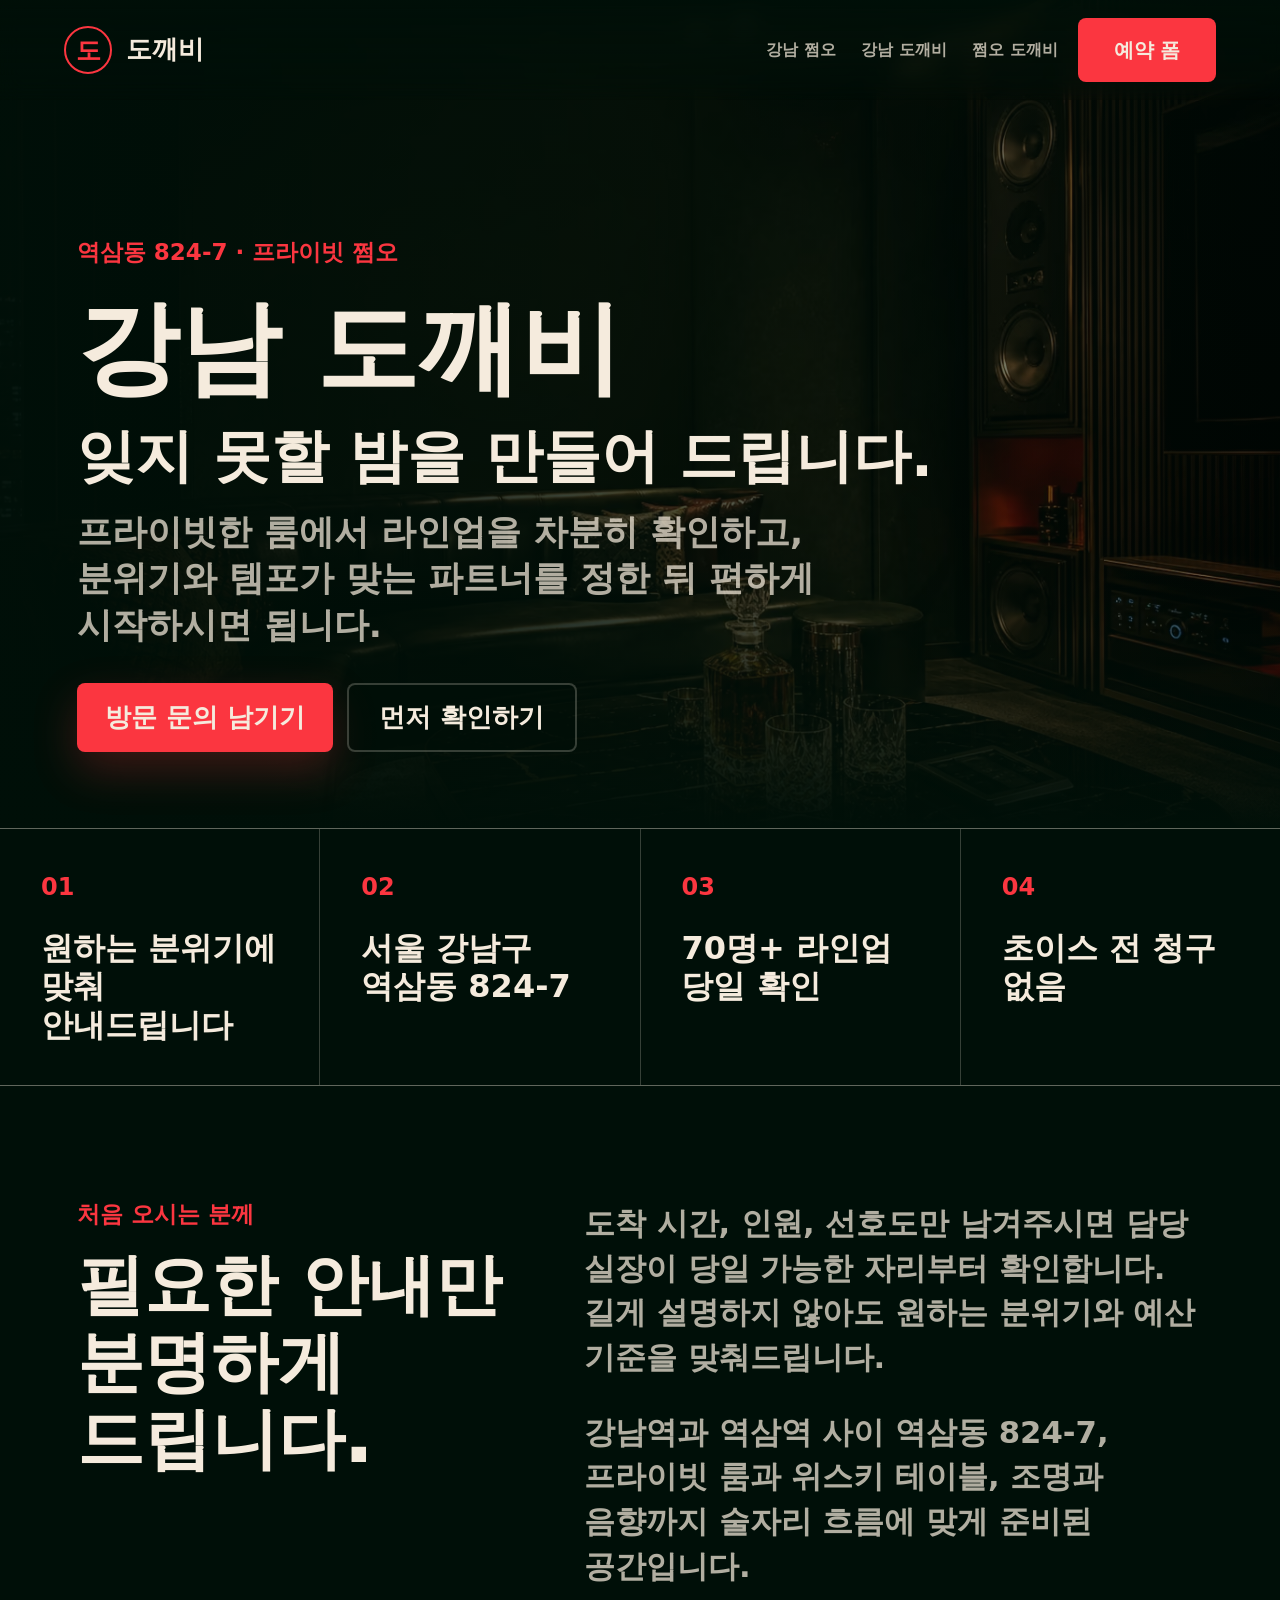
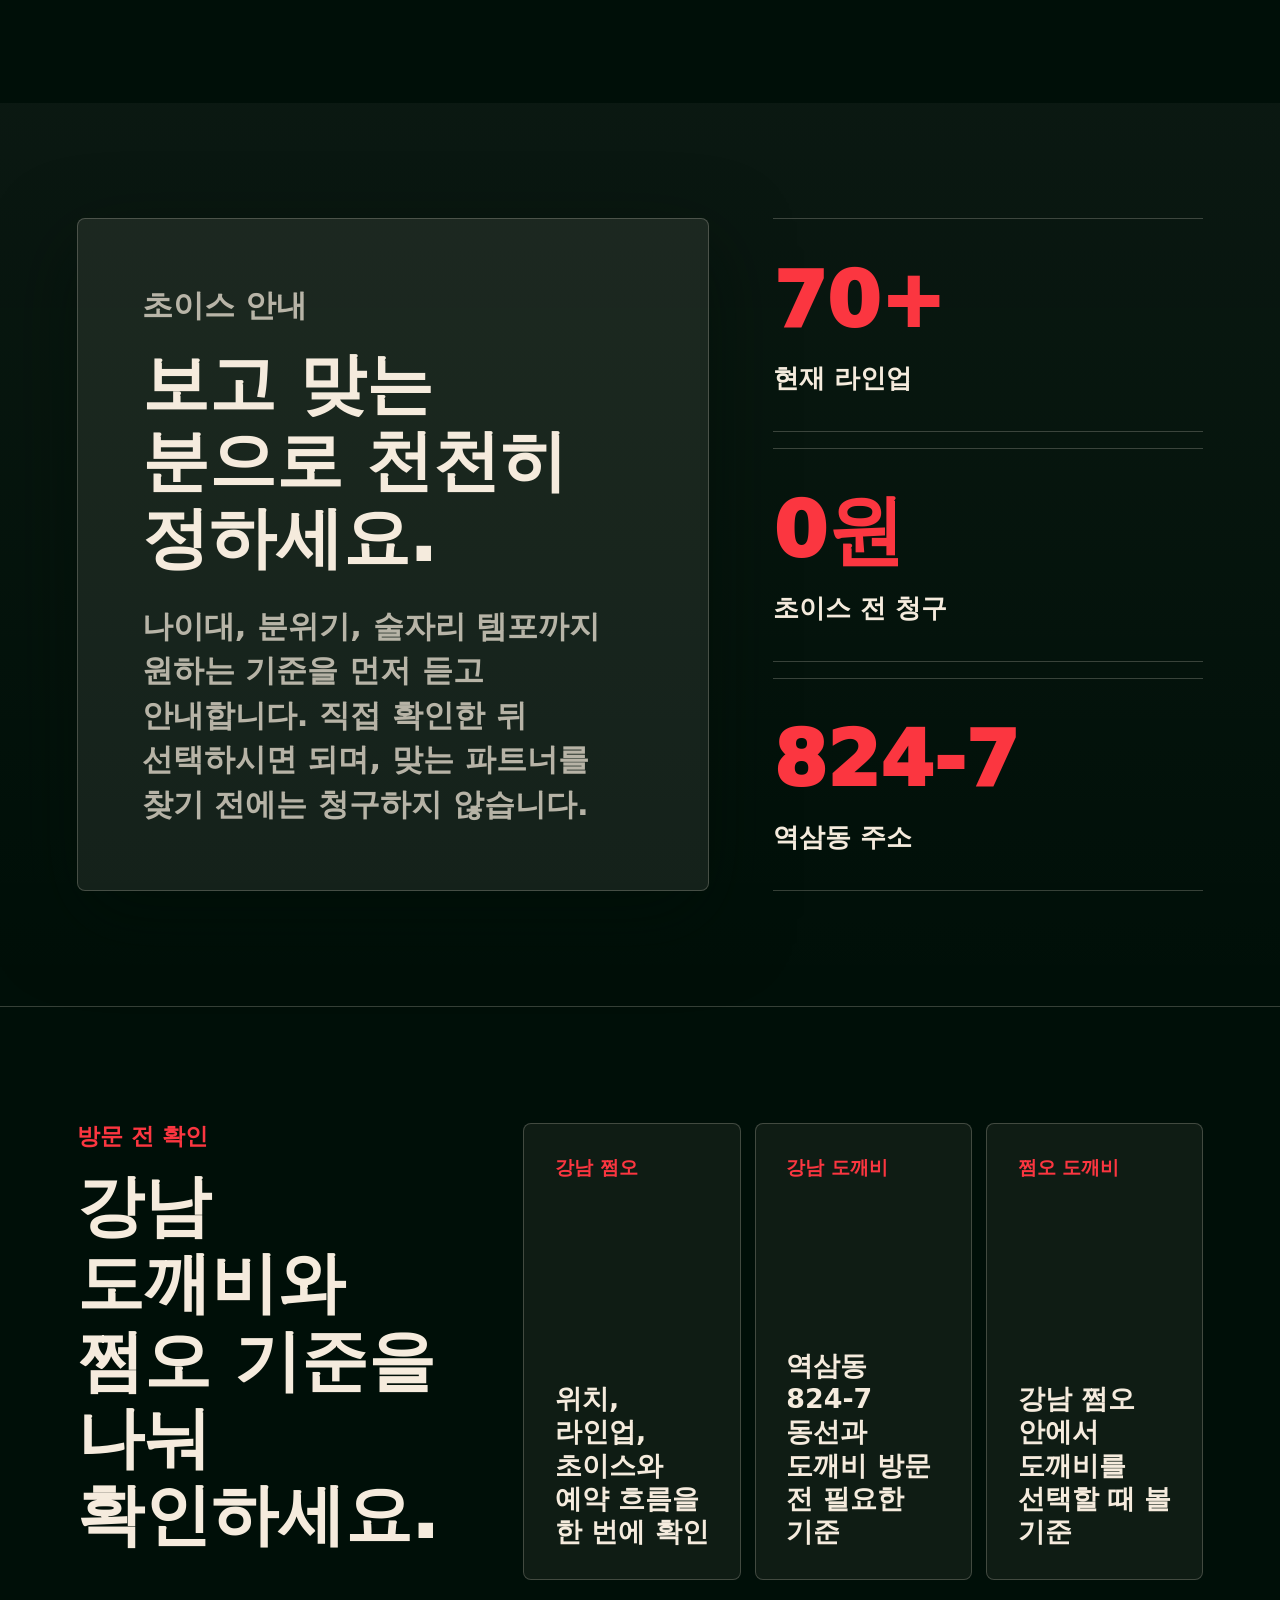
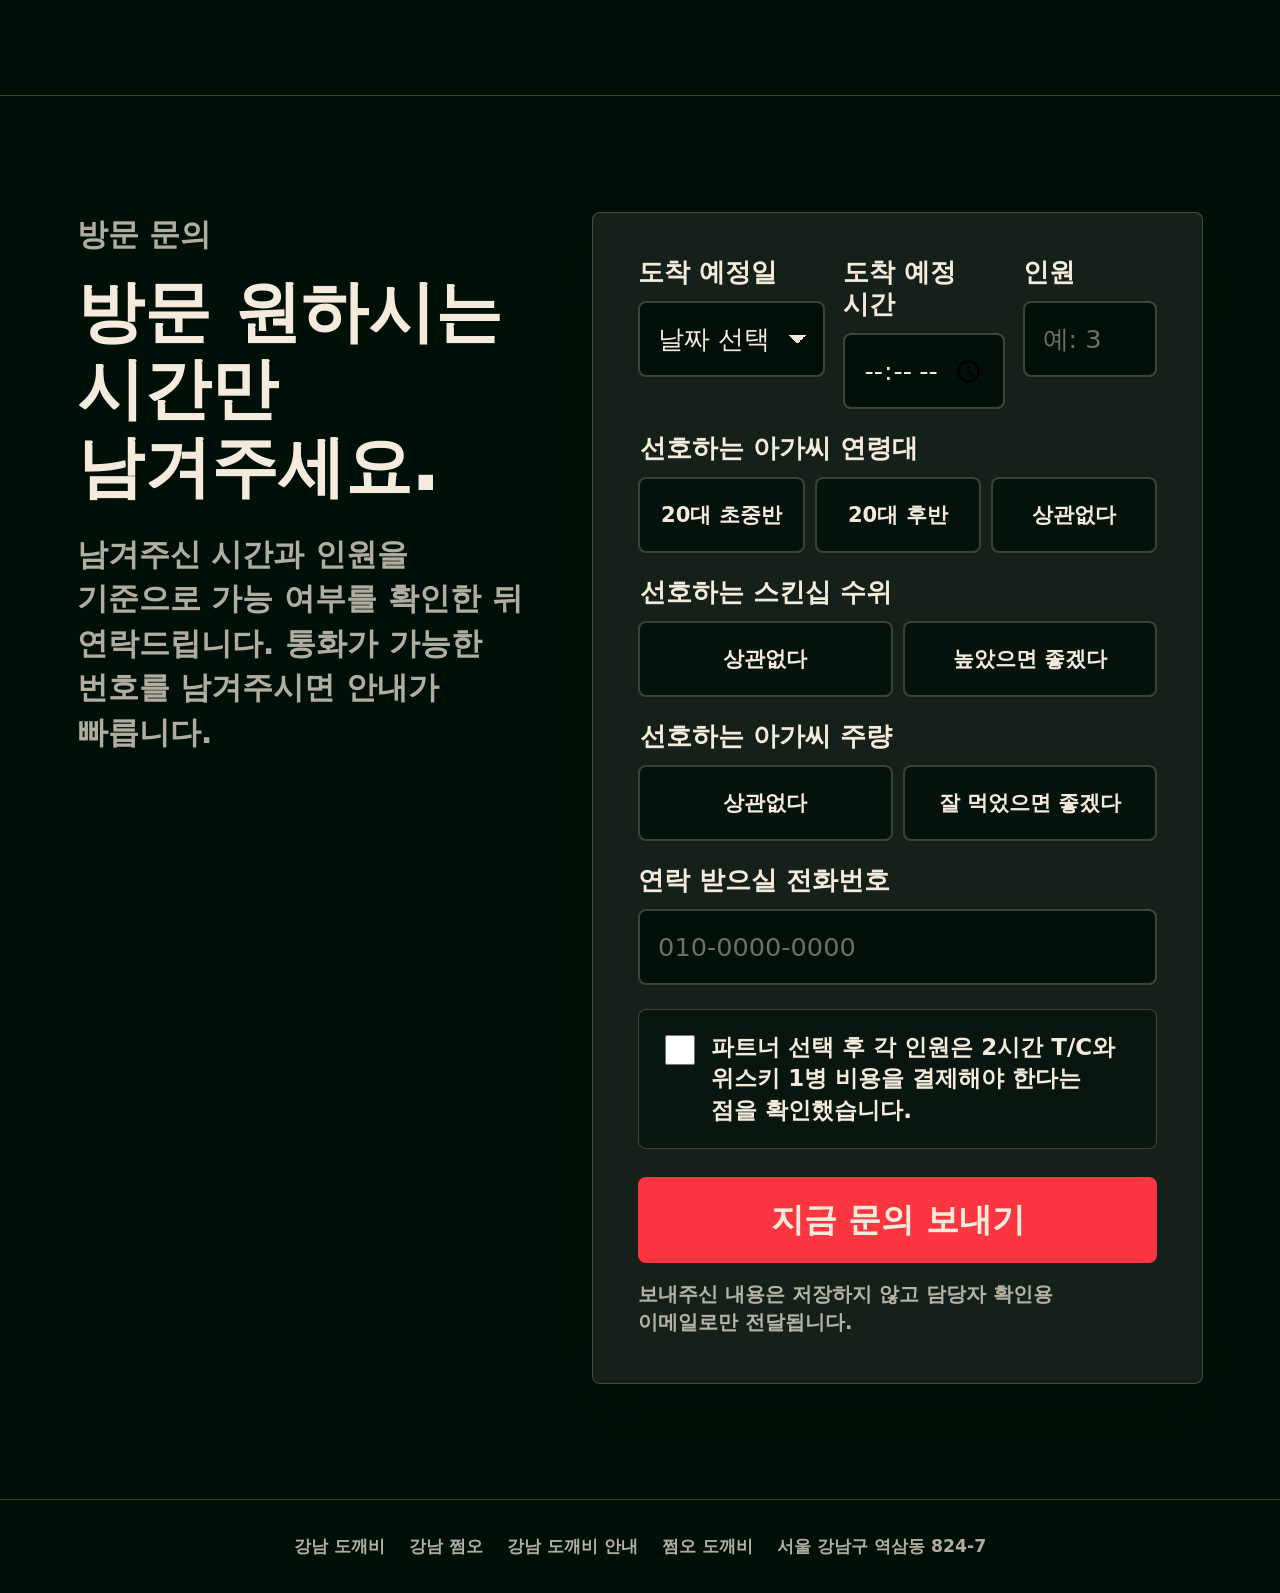
==== commit a740e1d1: "Refine Korean landing copy and mobile form" ====
--- a/index.html
+++ b/index.html
@@ -3,10 +3,10 @@
   <head>
     <meta charset="utf-8">
     <meta name="viewport" content="width=device-width, initial-scale=1">
-    <title>강남 도깨비 | 역삼동 프라이빗 가라오케 예약</title>
+    <title>강남 도깨비 | 역삼동 프라이빗 쩜오 예약</title>
     <meta
       name="description"
-      content="서울 강남구 역삼동 824-7 강남 도깨비. 강남 쩜오와 프라이빗 가라오케 방문 문의, 70명+ 라인업, 초이스 전 청구 없는 예약 안내."
+      content="서울 강남구 역삼동 824-7 강남 도깨비. 강남 쩜오와 프라이빗 쩜오 방문 문의, 70명+ 라인업, 초이스 전 청구 없는 예약 안내."
     >
     <meta name="robots" content="index,follow">
     <link rel="canonical" href="https://nightingangnam.vercel.app/">
@@ -14,7 +14,7 @@
     <meta property="og:locale" content="ko_KR">
     <meta property="og:site_name" content="강남 도깨비">
     <meta property="og:url" content="https://nightingangnam.vercel.app/">
-    <meta property="og:title" content="강남 도깨비 | 역삼동 프라이빗 가라오케 예약">
+    <meta property="og:title" content="강남 도깨비 | 역삼동 프라이빗 쩜오 예약">
     <meta
       property="og:description"
       content="강남 도깨비 방문 전 위치, 라인업, 초이스 기준, 예약 문의를 한 번에 확인하세요."
@@ -23,7 +23,7 @@
     <meta property="og:image:width" content="1774">
     <meta property="og:image:height" content="887">
     <meta name="twitter:card" content="summary_large_image">
-    <meta name="twitter:title" content="강남 도깨비 | 역삼동 프라이빗 가라오케 예약">
+    <meta name="twitter:title" content="강남 도깨비 | 역삼동 프라이빗 쩜오 예약">
     <meta
       name="twitter:description"
       content="강남 쩜오와 강남 도깨비 방문 문의를 위한 위치, 라인업, 예약 기준 안내."
@@ -49,7 +49,7 @@
             "name": "강남 도깨비",
             "url": "https://nightingangnam.vercel.app/",
             "image": "https://nightingangnam.vercel.app/assets/dokkaebi-lounge-hero.png",
-            "description": "서울 강남구 역삼동 824-7에 있는 프라이빗 가라오케 방문 문의 페이지입니다.",
+            "description": "서울 강남구 역삼동 824-7에 있는 프라이빗 쩜오 방문 문의 페이지입니다.",
             "address": {
               "@type": "PostalAddress",
               "streetAddress": "역삼동 824-7",
@@ -72,7 +72,7 @@
             "@type": "WebPage",
             "@id": "https://nightingangnam.vercel.app/#webpage",
             "url": "https://nightingangnam.vercel.app/",
-            "name": "강남 도깨비 | 역삼동 프라이빗 가라오케 예약",
+            "name": "강남 도깨비 | 역삼동 프라이빗 쩜오 예약",
             "description": "강남 도깨비 방문 문의, 위치, 라인업, 초이스 기준, 예약 안내.",
             "isPartOf": {
               "@id": "https://nightingangnam.vercel.app/#website"
@@ -112,17 +112,17 @@
             height="887"
             fetchpriority="high"
             decoding="async"
-            alt="강남 도깨비 프라이빗 가라오케의 위스키 테이블과 레드 조명 룸"
+            alt="강남 도깨비 프라이빗 쩜오의 위스키 테이블과 레드 조명 룸"
           >
         </picture>
         <div class="hero-overlay" aria-hidden="true"></div>
         <div class="hero-content">
-          <p class="eyebrow">역삼동 824-7 · 프라이빗 가라오케</p>
+          <p class="eyebrow">역삼동 824-7 · 프라이빗 쩜오</p>
           <h1 id="hero-title">강남 도깨비</h1>
-          <p class="hero-lede">오늘 밤은 고르고 시작하세요.</p>
+          <p class="hero-lede">잊지 못할 밤을 만들어 드립니다.</p>
           <p class="hero-copy">
-            70명 넘는 아가씨 라인업에서 천천히 확인하고, 마음에 드는 파트너를 찾은 뒤
-            시작하시면 됩니다.
+            프라이빗한 룸에서 라인업을 차분히 확인하고, 분위기와 템포가 맞는 파트너를
+            정한 뒤 편하게 시작하시면 됩니다.
           </p>
           <div class="hero-actions">
             <a class="primary-button" href="#reservation">방문 문의 남기기</a>
@@ -134,7 +134,7 @@
       <section id="details" class="trust-band" aria-label="도깨비 핵심 안내">
         <article class="trust-item">
           <span class="trust-number">01</span>
-          <strong>방문 만족을 기준으로 맞춰드립니다</strong>
+          <strong>원하는 분위기에 맞춰 안내드립니다</strong>
         </article>
         <article class="trust-item">
           <span class="trust-number">02</span>
@@ -142,7 +142,7 @@
         </article>
         <article class="trust-item">
           <span class="trust-number">03</span>
-          <strong>70명+ 아가씨 라인업</strong>
+          <strong>70명+ 라인업 당일 확인</strong>
         </article>
         <article class="trust-item">
           <span class="trust-number">04</span>
@@ -152,28 +152,28 @@
 
       <section class="intro-section" aria-labelledby="intro-title">
         <div class="section-heading">
-          <p class="eyebrow">왜 도깨비인가</p>
-          <h2 id="intro-title">통화부터 강요하지 않습니다.</h2>
+          <p class="eyebrow">처음 오시는 분께</p>
+          <h2 id="intro-title">필요한 안내만 분명하게 드립니다.</h2>
         </div>
         <div class="intro-copy">
           <p>
-            도착 시간, 인원, 선호도만 남겨주시면 담당 실장이 바로 확인합니다. 복잡하게
-            설명하지 않아도 오늘 필요한 자리부터 빠르게 맞춰드립니다.
+            도착 시간, 인원, 선호도만 남겨주시면 담당 실장이 당일 가능한 자리부터
+            확인합니다. 길게 설명하지 않아도 원하는 분위기와 예산 기준을 맞춰드립니다.
           </p>
           <p>
-            강남역과 역삼역 사이, 프라이빗 룸과 위스키 테이블, 조명과 음향까지 제대로
-            준비된 공간입니다.
+            강남역과 역삼역 사이 역삼동 824-7, 프라이빗 룸과 위스키 테이블, 조명과
+            음향까지 술자리 흐름에 맞게 준비된 공간입니다.
           </p>
         </div>
       </section>
 
       <section class="choice-section" aria-label="초이스 안내">
         <div class="choice-panel">
-          <p class="eyebrow">초이스 기준</p>
-          <h2>급하게 정하지 마세요.</h2>
+          <p class="eyebrow">초이스 안내</p>
+          <h2>보고 맞는 분으로 천천히 정하세요.</h2>
           <p>
-            나이대, 분위기, 술자리 템포까지 선택 폭이 넓습니다. 직접 보고 신중하게
-            고르시면 됩니다. 맞는 파트너를 찾기 전에는 아무것도 청구하지 않습니다.
+            나이대, 분위기, 술자리 템포까지 원하는 기준을 먼저 듣고 안내합니다. 직접
+            확인한 뒤 선택하시면 되며, 맞는 파트너를 찾기 전에는 청구하지 않습니다.
           </p>
         </div>
         <div class="choice-metrics" aria-label="운영 정보">
@@ -194,21 +194,21 @@
 
       <section class="seo-links-section" aria-labelledby="seo-links-title">
         <div class="section-heading">
-          <p class="eyebrow">검색 전 확인</p>
-          <h2 id="seo-links-title">강남 도깨비와 쩜오 기준을 따로 정리했습니다.</h2>
+          <p class="eyebrow">방문 전 확인</p>
+          <h2 id="seo-links-title">강남 도깨비와 쩜오 기준을 나눠 확인하세요.</h2>
         </div>
         <div class="link-grid">
           <a class="link-card" href="gangnam-jjeomo/">
             <span>강남 쩜오</span>
-            <strong>처음 방문 전 알아야 할 위치, 라인업, 예약 흐름</strong>
+            <strong>위치, 라인업, 초이스와 예약 흐름을 한 번에 확인</strong>
           </a>
           <a class="link-card" href="gangnam-dokkaebi/">
             <span>강남 도깨비</span>
-            <strong>역삼동 824-7 도깨비 방문 문의와 핵심 기준</strong>
+            <strong>역삼동 824-7 동선과 도깨비 방문 전 필요한 기준</strong>
           </a>
           <a class="link-card" href="jjeomo-dokkaebi/">
             <span>쩜오 도깨비</span>
-            <strong>쩜오 카테고리 안에서 도깨비를 비교할 때 볼 것</strong>
+            <strong>강남 쩜오 안에서 도깨비를 선택할 때 볼 기준</strong>
           </a>
         </div>
       </section>
@@ -216,10 +216,10 @@
       <section id="reservation" class="reservation-section" aria-labelledby="reservation-title">
         <div class="reservation-copy">
           <p class="eyebrow">방문 문의</p>
-          <h2 id="reservation-title">관심 있으시면 아래 폼을 남겨주세요.</h2>
+          <h2 id="reservation-title">방문 원하시는 시간만 남겨주세요.</h2>
           <p>
-            곧 전화드려 예약 가능 시간과 기본 결제 기준을 안내드립니다. 휴대폰을 바로
-            받을 수 있는 상태로 남겨주시면 진행이 빠릅니다.
+            남겨주신 시간과 인원을 기준으로 가능 여부를 확인한 뒤 연락드립니다. 통화가
+            가능한 번호를 남겨주시면 안내가 빠릅니다.
           </p>
         </div>
 
@@ -228,11 +228,23 @@
           <input type="hidden" name="_template" value="table">
           <input type="hidden" name="_captcha" value="false">
           <input type="text" name="_honey" tabindex="-1" autocomplete="off" class="honeypot" aria-hidden="true">
-
-          <div class="form-grid">
+          <input type="hidden" name="도착 예정 시간" id="arrival-datetime">
+
+          <div class="form-grid arrival-grid">
+            <label class="field">
+              <span>도착 예정일</span>
+              <select name="도착 예정일" id="arrival-day" required>
+                <option value="">날짜 선택</option>
+                <option value="오늘">오늘</option>
+                <option value="내일">내일</option>
+                <option value="모레">모레</option>
+                <option value="전화로 조율">전화로 조율</option>
+              </select>
+            </label>
+
             <label class="field">
               <span>도착 예정 시간</span>
-              <input type="datetime-local" name="도착 예정 시간" required>
+              <input type="time" id="arrival-time" required>
             </label>
 
             <label class="field">
--- a/styles.css
+++ b/styles.css
@@ -46,7 +46,8 @@
 }
 
 button,
-input {
+input,
+select {
   font: inherit;
 }
 
@@ -428,6 +429,10 @@
   gap: 18px;
 }
 
+.arrival-grid {
+  grid-template-columns: minmax(0, 1fr) minmax(0, 0.86fr) minmax(0, 0.72fr);
+}
+
 .field,
 .choice-field,
 .confirm-field {
@@ -445,8 +450,10 @@
   line-height: 1.25;
 }
 
-.field input {
+.field input,
+.field select {
   width: 100%;
+  min-width: 0;
   min-height: 76px;
   border: 2px solid rgba(245, 235, 221, 0.24);
   border-radius: 8px;
@@ -457,7 +464,23 @@
   outline: none;
 }
 
-.field input:focus {
+.field select {
+  appearance: none;
+  background-image:
+    linear-gradient(45deg, transparent 50%, var(--champagne) 50%),
+    linear-gradient(135deg, var(--champagne) 50%, transparent 50%);
+  background-position:
+    calc(100% - 26px) 50%,
+    calc(100% - 17px) 50%;
+  background-size:
+    9px 9px,
+    9px 9px;
+  background-repeat: no-repeat;
+  padding-right: 48px;
+}
+
+.field input:focus,
+.field select:focus {
   border-color: var(--red);
   box-shadow: 0 0 0 5px rgba(251, 54, 64, 0.16);
 }
@@ -936,6 +959,7 @@
   }
 
   .field input,
+  .field select,
   .segmented span {
     min-height: 72px;
   }
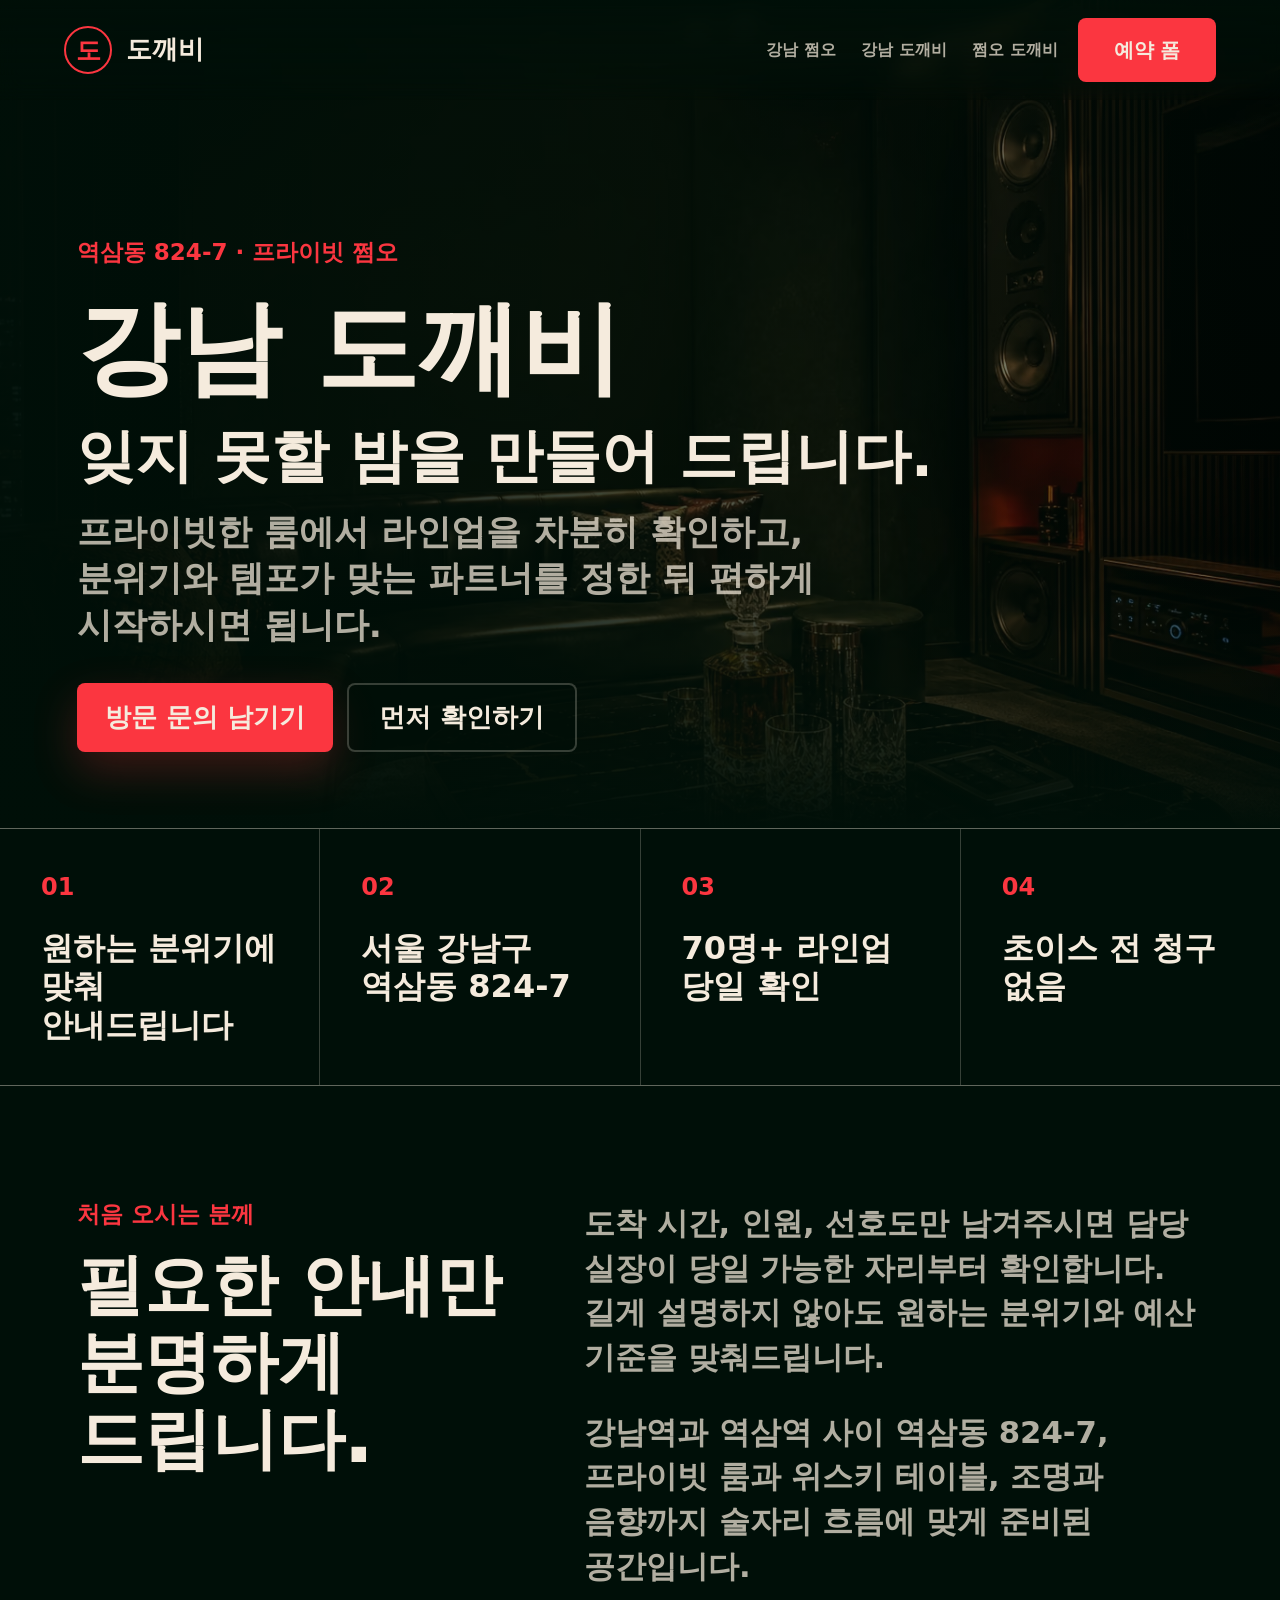
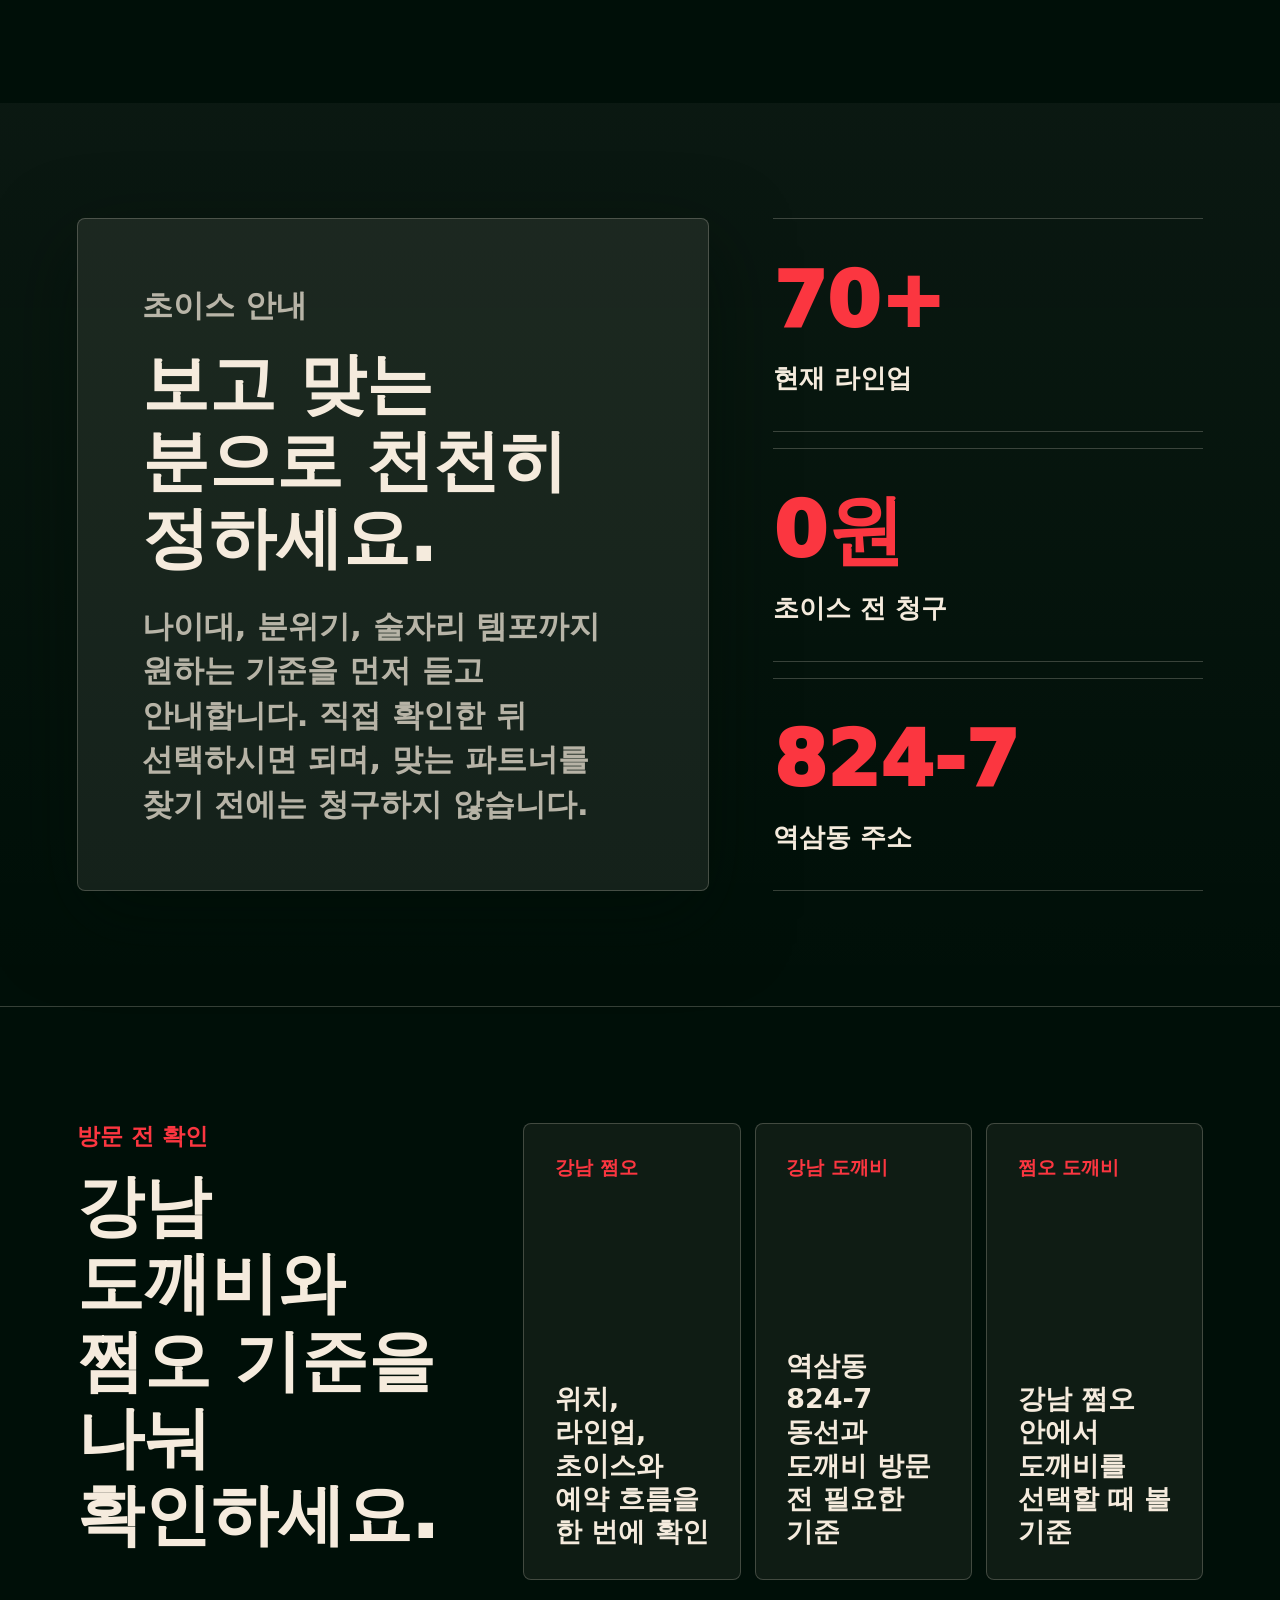
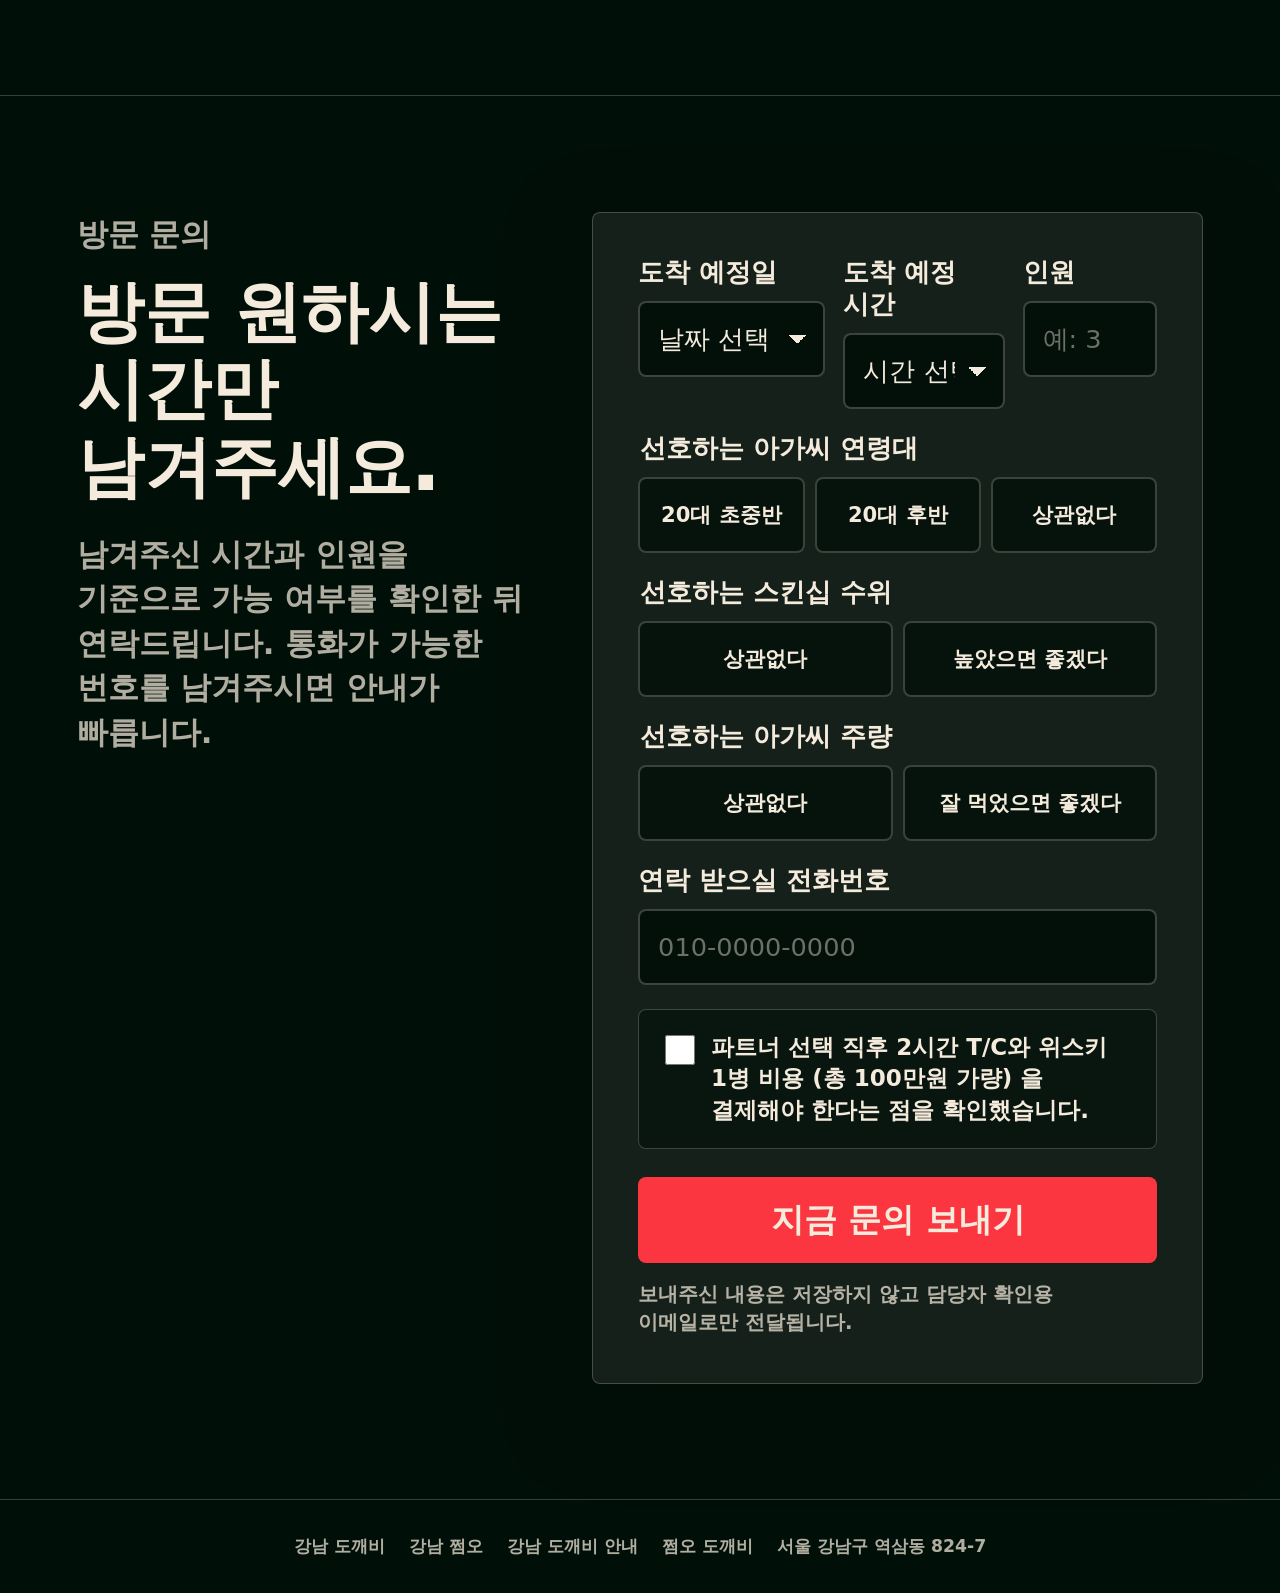
==== commit b32a5817: "Use hour dropdown for arrival time" ====
--- a/index.html
+++ b/index.html
@@ -244,7 +244,33 @@
 
             <label class="field">
               <span>도착 예정 시간</span>
-              <input type="time" id="arrival-time" required>
+              <select id="arrival-time" required>
+                <option value="">시간 선택</option>
+                <option value="0시">0시</option>
+                <option value="1시">1시</option>
+                <option value="2시">2시</option>
+                <option value="3시">3시</option>
+                <option value="4시">4시</option>
+                <option value="5시">5시</option>
+                <option value="6시">6시</option>
+                <option value="7시">7시</option>
+                <option value="8시">8시</option>
+                <option value="9시">9시</option>
+                <option value="10시">10시</option>
+                <option value="11시">11시</option>
+                <option value="12시">12시</option>
+                <option value="13시">13시</option>
+                <option value="14시">14시</option>
+                <option value="15시">15시</option>
+                <option value="16시">16시</option>
+                <option value="17시">17시</option>
+                <option value="18시">18시</option>
+                <option value="19시">19시</option>
+                <option value="20시">20시</option>
+                <option value="21시">21시</option>
+                <option value="22시">22시</option>
+                <option value="23시">23시</option>
+              </select>
             </label>
 
             <label class="field">
@@ -286,8 +312,8 @@
           <label class="confirm-field">
             <input type="checkbox" name="결제 기준 확인" value="확인함" required>
             <span>
-              파트너 선택 후 각 인원은 2시간 T/C와 위스키 1병 비용을 결제해야 한다는 점을
-              확인했습니다.
+              파트너 선택 직후 2시간 T/C와 위스키 1병 비용 (총 100만원 가량) 을
+              결제해야 한다는 점을 확인했습니다.
             </span>
           </label>
 
